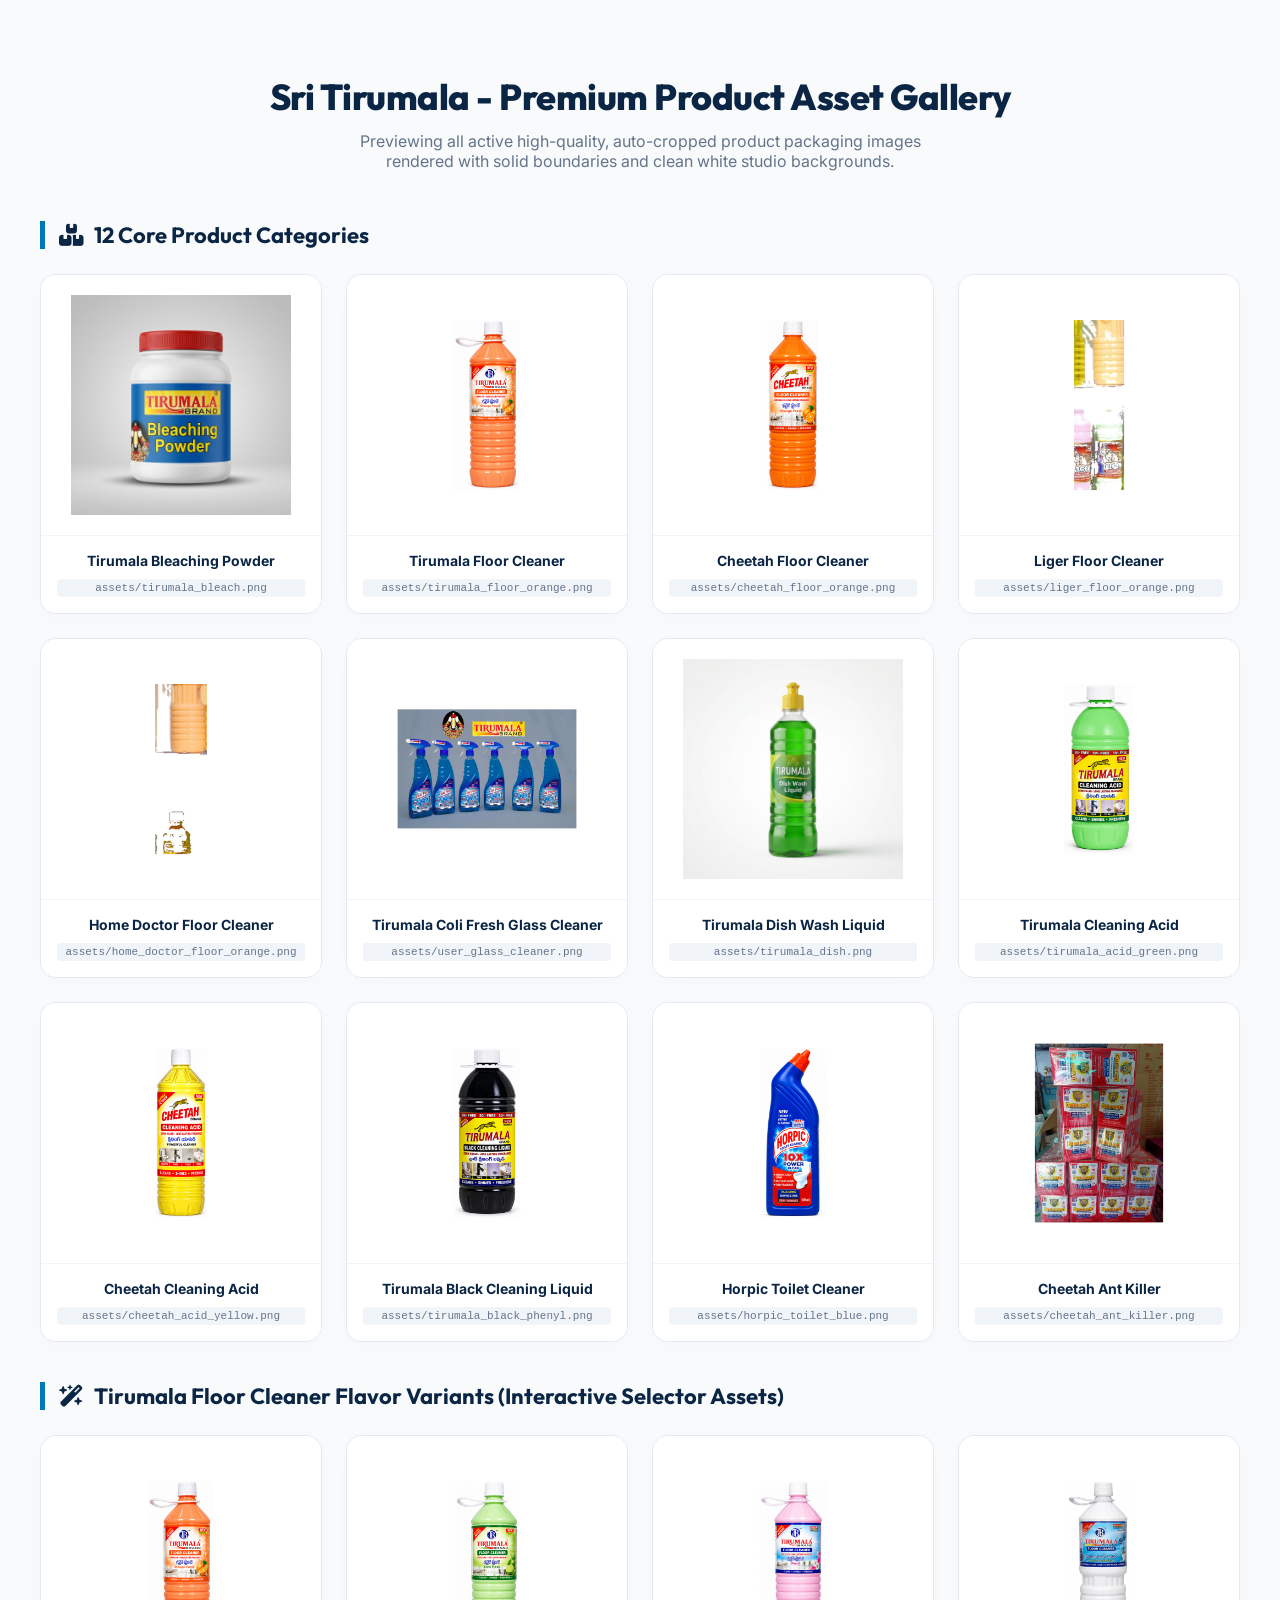
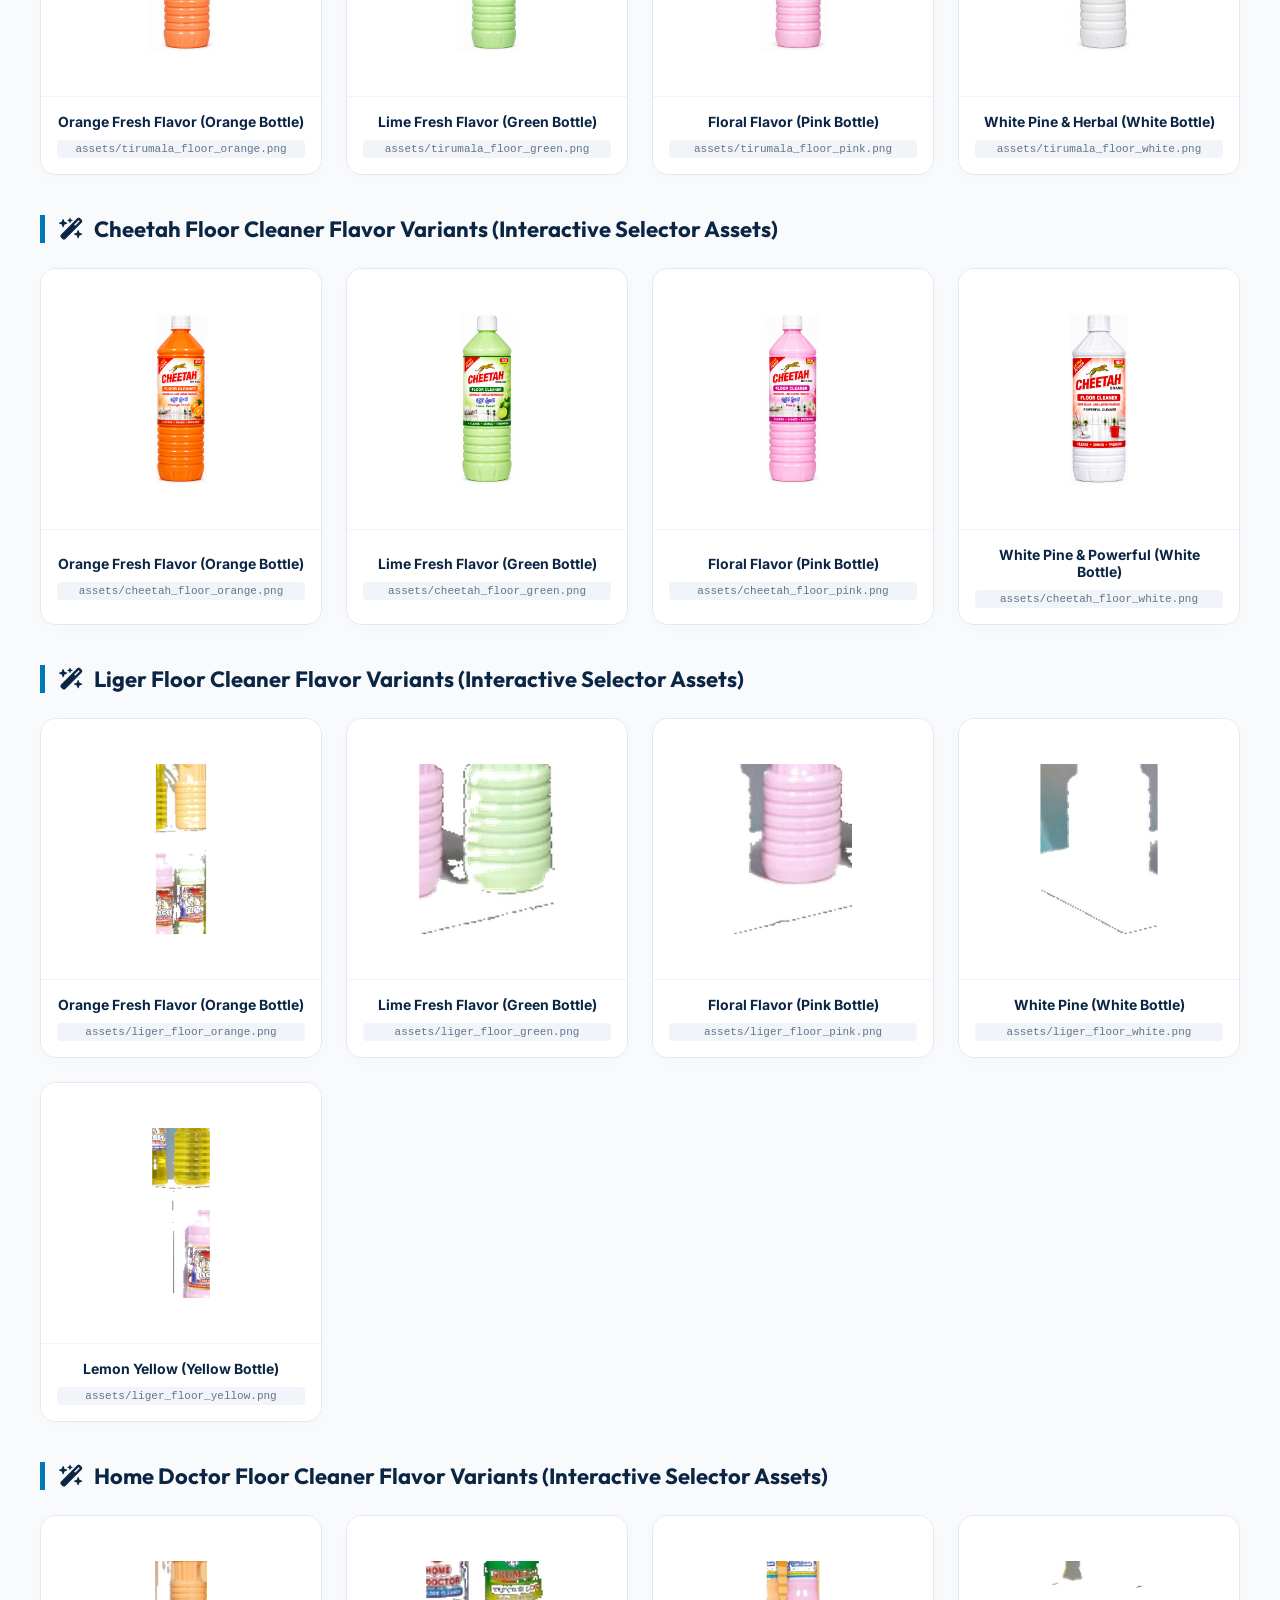
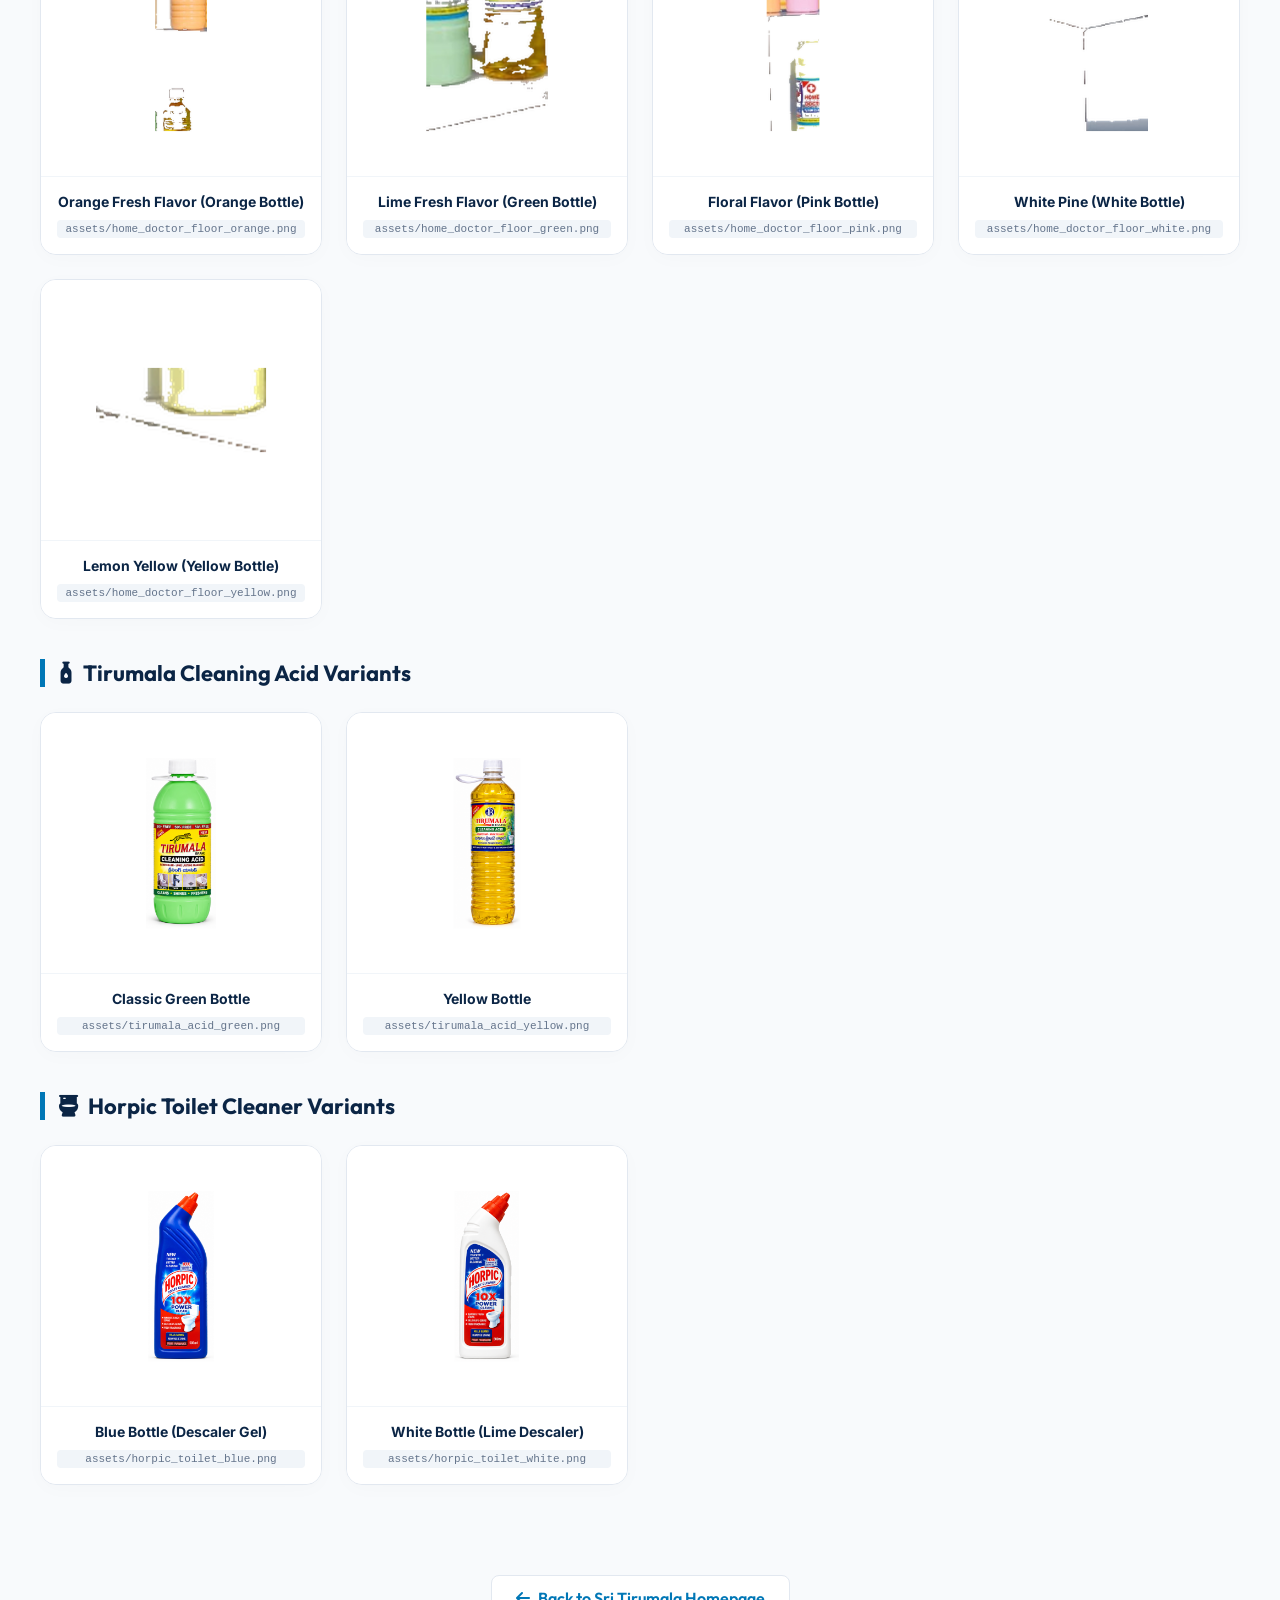
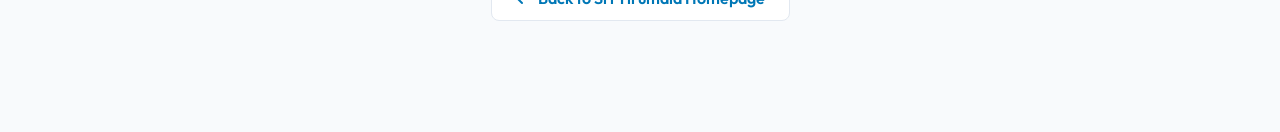
==== gallery.html @ 4f064d39 "Tirumala Chemical Industries" ====
<!DOCTYPE html>
<html lang="en">
<head>
    <meta charset="UTF-8">
    <meta name="viewport" content="width=device-width, initial-scale=1.0">
    <title>Sri Tirumala - Branded E-commerce Product Gallery</title>
    <link href="https://fonts.googleapis.com/css2?family=Outfit:wght@400;600;700;800&family=Inter:wght@400;500;600&display=swap" rel="stylesheet">
    <link rel="stylesheet" href="https://cdnjs.cloudflare.com/ajax/libs/font-awesome/6.4.0/css/all.min.css">
    <style>
        :root {
            --primary-dark: #071624;
            --primary-navy: #0b2545;
            --accent-blue: #0077b6;
            --accent-teal: #00b4d8;
            --bg-light-gray: #f8fafc;
            --text-dark: #0f172a;
            --text-muted: #64748b;
            --transition-smooth: all 0.3s cubic-bezier(0.4, 0, 0.2, 1);
        }
        
        body {
            font-family: 'Inter', sans-serif;
            background-color: var(--bg-light-gray);
            color: var(--text-dark);
            padding: 50px 20px;
            margin: 0;
        }
        
        .header {
            max-width: 1200px;
            margin: 0 auto 50px auto;
            text-align: center;
        }
        
        .header h1 {
            font-family: 'Outfit', sans-serif;
            color: var(--primary-navy);
            font-size: 36px;
            font-weight: 800;
            margin-bottom: 12px;
            letter-spacing: -0.5px;
        }
        
        .header p {
            color: var(--text-muted);
            font-size: 16px;
            max-width: 600px;
            margin: 0 auto;
        }
        
        .section-container {
            max-width: 1200px;
            margin: 40px auto;
        }
        
        .section-title {
            font-family: 'Outfit', sans-serif;
            font-size: 22px;
            font-weight: 700;
            color: var(--primary-navy);
            border-left: 5px solid var(--accent-blue);
            padding-left: 14px;
            margin-bottom: 25px;
            display: flex;
            align-items: center;
            gap: 10px;
        }
        
        .final-grid {
            display: grid;
            grid-template-columns: repeat(auto-fill, minmax(260px, 1fr));
            gap: 24px;
        }
        
        .final-card {
            background-color: #ffffff;
            border-radius: 16px;
            overflow: hidden;
            border: 1px solid #e2e8f0;
            box-shadow: 0 4px 20px rgba(15, 23, 42, 0.02);
            text-align: center;
            transition: var(--transition-smooth);
            display: flex;
            flex-direction: column;
        }
        
        .final-card:hover {
            transform: translateY(-5px);
            box-shadow: 0 12px 30px rgba(0, 119, 182, 0.08);
            border-color: rgba(0, 119, 182, 0.15);
        }
        
        .final-img-container {
            height: 220px;
            display: flex;
            justify-content: center;
            align-items: center;
            background-color: #ffffff;
            padding: 20px;
            position: relative;
        }
        
        .final-img-container img {
            max-height: 100%;
            max-width: 100%;
            object-fit: contain;
            transition: var(--transition-smooth);
        }
        
        .final-card:hover .final-img-container img {
            transform: scale(1.04);
        }
        
        .final-title {
            padding: 16px;
            font-size: 14px;
            font-weight: 700;
            background-color: #ffffff;
            border-top: 1px solid #f1f5f9;
            color: var(--primary-navy);
            flex-grow: 1;
            display: flex;
            flex-direction: column;
            justify-content: center;
            gap: 4px;
        }
        
        .final-title code {
            font-size: 11px;
            font-weight: 500;
            color: var(--text-muted);
            background-color: #f1f5f9;
            padding: 3px 8px;
            border-radius: 4px;
            word-break: break-all;
            margin-top: 6px;
            display: inline-block;
        }
        
        .back-link {
            display: inline-flex;
            align-items: center;
            gap: 8px;
            margin-top: 40px;
            color: var(--accent-blue);
            font-weight: 600;
            text-decoration: none;
            font-family: 'Outfit', sans-serif;
            transition: var(--transition-smooth);
            background-color: #ffffff;
            padding: 12px 24px;
            border-radius: 8px;
            border: 1.5px solid #e2e8f0;
        }
        
        .back-link:hover {
            color: #ffffff;
            background-color: var(--accent-blue);
            border-color: var(--accent-blue);
            transform: translateY(-2px);
            box-shadow: 0 4px 12px rgba(0, 119, 182, 0.15);
        }
    </style>
</head>
<body>
    <div class="header">
        <h1>Sri Tirumala - Premium Product Asset Gallery</h1>
        <p>Previewing all active high-quality, auto-cropped product packaging images rendered with solid boundaries and clean white studio backgrounds.</p>
    </div>

    <!-- 1. Core 12 Categories -->
    <div class="section-container">
        <div class="section-title"><i class="fa-solid fa-boxes-stacked"></i> 12 Core Product Categories</div>
        <div class="final-grid">
            <div class="final-card">
                <div class="final-img-container">
                    <img src="assets/tirumala_bleach.png" alt="Tirumala Bleaching Powder">
                </div>
                <div class="final-title">Tirumala Bleaching Powder<code>assets/tirumala_bleach.png</code></div>
            </div>
            <div class="final-card">
                <div class="final-img-container">
                    <img src="assets/tirumala_floor_orange.png" alt="Tirumala Floor Cleaner">
                </div>
                <div class="final-title">Tirumala Floor Cleaner<code>assets/tirumala_floor_orange.png</code></div>
            </div>
            <div class="final-card">
                <div class="final-img-container">
                    <img src="assets/cheetah_floor_orange.png" alt="Cheetah Floor Cleaner">
                </div>
                <div class="final-title">Cheetah Floor Cleaner<code>assets/cheetah_floor_orange.png</code></div>
            </div>
            <div class="final-card">
                <div class="final-img-container">
                    <img src="assets/liger_floor_orange.png" alt="Liger Floor Cleaner">
                </div>
                <div class="final-title">Liger Floor Cleaner<code>assets/liger_floor_orange.png</code></div>
            </div>
            <div class="final-card">
                <div class="final-img-container">
                    <img src="assets/home_doctor_floor_orange.png" alt="Home Doctor Floor Cleaner">
                </div>
                <div class="final-title">Home Doctor Floor Cleaner<code>assets/home_doctor_floor_orange.png</code></div>
            </div>
            <div class="final-card">
                <div class="final-img-container">
                    <img src="assets/user_glass_cleaner.png" alt="Tirumala Coli Fresh Glass Cleaner">
                </div>
                <div class="final-title">Tirumala Coli Fresh Glass Cleaner<code>assets/user_glass_cleaner.png</code></div>
            </div>
            <div class="final-card">
                <div class="final-img-container">
                    <img src="assets/tirumala_dish.png" alt="Tirumala Dish Wash Liquid">
                </div>
                <div class="final-title">Tirumala Dish Wash Liquid<code>assets/tirumala_dish.png</code></div>
            </div>
            <div class="final-card">
                <div class="final-img-container">
                    <img src="assets/tirumala_acid_green.png" alt="Tirumala Cleaning Acid">
                </div>
                <div class="final-title">Tirumala Cleaning Acid<code>assets/tirumala_acid_green.png</code></div>
            </div>
            <div class="final-card">
                <div class="final-img-container">
                    <img src="assets/cheetah_acid_yellow.png" alt="Cheetah Cleaning Acid">
                </div>
                <div class="final-title">Cheetah Cleaning Acid<code>assets/cheetah_acid_yellow.png</code></div>
            </div>
            <div class="final-card">
                <div class="final-img-container">
                    <img src="assets/tirumala_black_phenyl.png" alt="Tirumala Black Cleaning Liquid">
                </div>
                <div class="final-title">Tirumala Black Cleaning Liquid<code>assets/tirumala_black_phenyl.png</code></div>
            </div>
            <div class="final-card">
                <div class="final-img-container">
                    <img src="assets/horpic_toilet_blue.png" alt="Horpic Toilet Cleaner">
                </div>
                <div class="final-title">Horpic Toilet Cleaner<code>assets/horpic_toilet_blue.png</code></div>
            </div>
            <div class="final-card">
                <div class="final-img-container">
                    <img src="assets/cheetah_ant_killer.png" alt="Cheetah Ant Killer">
                </div>
                <div class="final-title">Cheetah Ant Killer<code>assets/cheetah_ant_killer.png</code></div>
            </div>
        </div>
    </div>

    <!-- 2. Tirumala Floor Cleaner Variants -->
    <div class="section-container">
        <div class="section-title"><i class="fa-solid fa-wand-magic-sparkles"></i> Tirumala Floor Cleaner Flavor Variants (Interactive Selector Assets)</div>
        <div class="final-grid">
            <div class="final-card">
                <div class="final-img-container">
                    <img src="assets/tirumala_floor_orange.png" alt="Orange Fresh">
                </div>
                <div class="final-title">Orange Fresh Flavor (Orange Bottle)<code>assets/tirumala_floor_orange.png</code></div>
            </div>
            <div class="final-card">
                <div class="final-img-container">
                    <img src="assets/tirumala_floor_green.png" alt="Lime Fresh">
                </div>
                <div class="final-title">Lime Fresh Flavor (Green Bottle)<code>assets/tirumala_floor_green.png</code></div>
            </div>
            <div class="final-card">
                <div class="final-img-container">
                    <img src="assets/tirumala_floor_pink.png" alt="Floral">
                </div>
                <div class="final-title">Floral Flavor (Pink Bottle)<code>assets/tirumala_floor_pink.png</code></div>
            </div>
            <div class="final-card">
                <div class="final-img-container">
                    <img src="assets/tirumala_floor_white.png" alt="White (Herbal)">
                </div>
                <div class="final-title">White Pine & Herbal (White Bottle)<code>assets/tirumala_floor_white.png</code></div>
            </div>
        </div>
    </div>

    <!-- 3. Cheetah Floor Cleaner Variants -->
    <div class="section-container">
        <div class="section-title"><i class="fa-solid fa-wand-magic-sparkles"></i> Cheetah Floor Cleaner Flavor Variants (Interactive Selector Assets)</div>
        <div class="final-grid">
            <div class="final-card">
                <div class="final-img-container">
                    <img src="assets/cheetah_floor_orange.png" alt="Orange Fresh">
                </div>
                <div class="final-title">Orange Fresh Flavor (Orange Bottle)<code>assets/cheetah_floor_orange.png</code></div>
            </div>
            <div class="final-card">
                <div class="final-img-container">
                    <img src="assets/cheetah_floor_green.png" alt="Lime Fresh">
                </div>
                <div class="final-title">Lime Fresh Flavor (Green Bottle)<code>assets/cheetah_floor_green.png</code></div>
            </div>
            <div class="final-card">
                <div class="final-img-container">
                    <img src="assets/cheetah_floor_pink.png" alt="Floral">
                </div>
                <div class="final-title">Floral Flavor (Pink Bottle)<code>assets/cheetah_floor_pink.png</code></div>
            </div>
            <div class="final-card">
                <div class="final-img-container">
                    <img src="assets/cheetah_floor_white.png" alt="White (Powerful)">
                </div>
                <div class="final-title">White Pine & Powerful (White Bottle)<code>assets/cheetah_floor_white.png</code></div>
            </div>
        </div>
    </div>

    <!-- 4. Liger Floor Cleaner Variants -->
    <div class="section-container">
        <div class="section-title"><i class="fa-solid fa-wand-magic-sparkles"></i> Liger Floor Cleaner Flavor Variants (Interactive Selector Assets)</div>
        <div class="final-grid">
            <div class="final-card">
                <div class="final-img-container">
                    <img src="assets/liger_floor_orange.png" alt="Orange Fresh">
                </div>
                <div class="final-title">Orange Fresh Flavor (Orange Bottle)<code>assets/liger_floor_orange.png</code></div>
            </div>
            <div class="final-card">
                <div class="final-img-container">
                    <img src="assets/liger_floor_green.png" alt="Lime Fresh">
                </div>
                <div class="final-title">Lime Fresh Flavor (Green Bottle)<code>assets/liger_floor_green.png</code></div>
            </div>
            <div class="final-card">
                <div class="final-img-container">
                    <img src="assets/liger_floor_pink.png" alt="Floral">
                </div>
                <div class="final-title">Floral Flavor (Pink Bottle)<code>assets/liger_floor_pink.png</code></div>
            </div>
            <div class="final-card">
                <div class="final-img-container">
                    <img src="assets/liger_floor_white.png" alt="White (Pine)">
                </div>
                <div class="final-title">White Pine (White Bottle)<code>assets/liger_floor_white.png</code></div>
            </div>
            <div class="final-card">
                <div class="final-img-container">
                    <img src="assets/liger_floor_yellow.png" alt="Lemon Yellow">
                </div>
                <div class="final-title">Lemon Yellow (Yellow Bottle)<code>assets/liger_floor_yellow.png</code></div>
            </div>
        </div>
    </div>

    <!-- 5. Home Doctor Floor Cleaner Variants -->
    <div class="section-container">
        <div class="section-title"><i class="fa-solid fa-wand-magic-sparkles"></i> Home Doctor Floor Cleaner Flavor Variants (Interactive Selector Assets)</div>
        <div class="final-grid">
            <div class="final-card">
                <div class="final-img-container">
                    <img src="assets/home_doctor_floor_orange.png" alt="Orange Fresh">
                </div>
                <div class="final-title">Orange Fresh Flavor (Orange Bottle)<code>assets/home_doctor_floor_orange.png</code></div>
            </div>
            <div class="final-card">
                <div class="final-img-container">
                    <img src="assets/home_doctor_floor_green.png" alt="Lime Fresh">
                </div>
                <div class="final-title">Lime Fresh Flavor (Green Bottle)<code>assets/home_doctor_floor_green.png</code></div>
            </div>
            <div class="final-card">
                <div class="final-img-container">
                    <img src="assets/home_doctor_floor_pink.png" alt="Floral">
                </div>
                <div class="final-title">Floral Flavor (Pink Bottle)<code>assets/home_doctor_floor_pink.png</code></div>
            </div>
            <div class="final-card">
                <div class="final-img-container">
                    <img src="assets/home_doctor_floor_white.png" alt="White (Pine)">
                </div>
                <div class="final-title">White Pine (White Bottle)<code>assets/home_doctor_floor_white.png</code></div>
            </div>
            <div class="final-card">
                <div class="final-img-container">
                    <img src="assets/home_doctor_floor_yellow.png" alt="Lemon Yellow">
                </div>
                <div class="final-title">Lemon Yellow (Yellow Bottle)<code>assets/home_doctor_floor_yellow.png</code></div>
            </div>
        </div>
    </div>

    <!-- 6. Tirumala Cleaning Acid Variants -->
    <div class="section-container">
        <div class="section-title"><i class="fa-solid fa-bottle-droplet"></i> Tirumala Cleaning Acid Variants</div>
        <div class="final-grid">
            <div class="final-card">
                <div class="final-img-container">
                    <img src="assets/tirumala_acid_green.png" alt="Tirumala Cleaning Acid Green">
                </div>
                <div class="final-title">Classic Green Bottle<code>assets/tirumala_acid_green.png</code></div>
            </div>
            <div class="final-card">
                <div class="final-img-container">
                    <img src="assets/tirumala_acid_yellow.png" alt="Tirumala Cleaning Acid Yellow">
                </div>
                <div class="final-title">Yellow Bottle<code>assets/tirumala_acid_yellow.png</code></div>
            </div>
        </div>
    </div>

    <!-- 7. Horpic Toilet Cleaner Variants -->
    <div class="section-container">
        <div class="section-title"><i class="fa-solid fa-toilet"></i> Horpic Toilet Cleaner Variants</div>
        <div class="final-grid">
            <div class="final-card">
                <div class="final-img-container">
                    <img src="assets/horpic_toilet_blue.png" alt="Horpic Toilet Cleaner Blue">
                </div>
                <div class="final-title">Blue Bottle (Descaler Gel)<code>assets/horpic_toilet_blue.png</code></div>
            </div>
            <div class="final-card">
                <div class="final-img-container">
                    <img src="assets/horpic_toilet_white.png" alt="Horpic Toilet Cleaner White">
                </div>
                <div class="final-title">White Bottle (Lime Descaler)<code>assets/horpic_toilet_white.png</code></div>
            </div>
        </div>
    </div>

    <div style="text-align: center; margin-top: 50px; padding-bottom: 50px;">
        <a href="index.html" class="back-link"><i class="fa-solid fa-arrow-left"></i> Back to Sri Tirumala Homepage</a>
    </div>
</body>
</html>
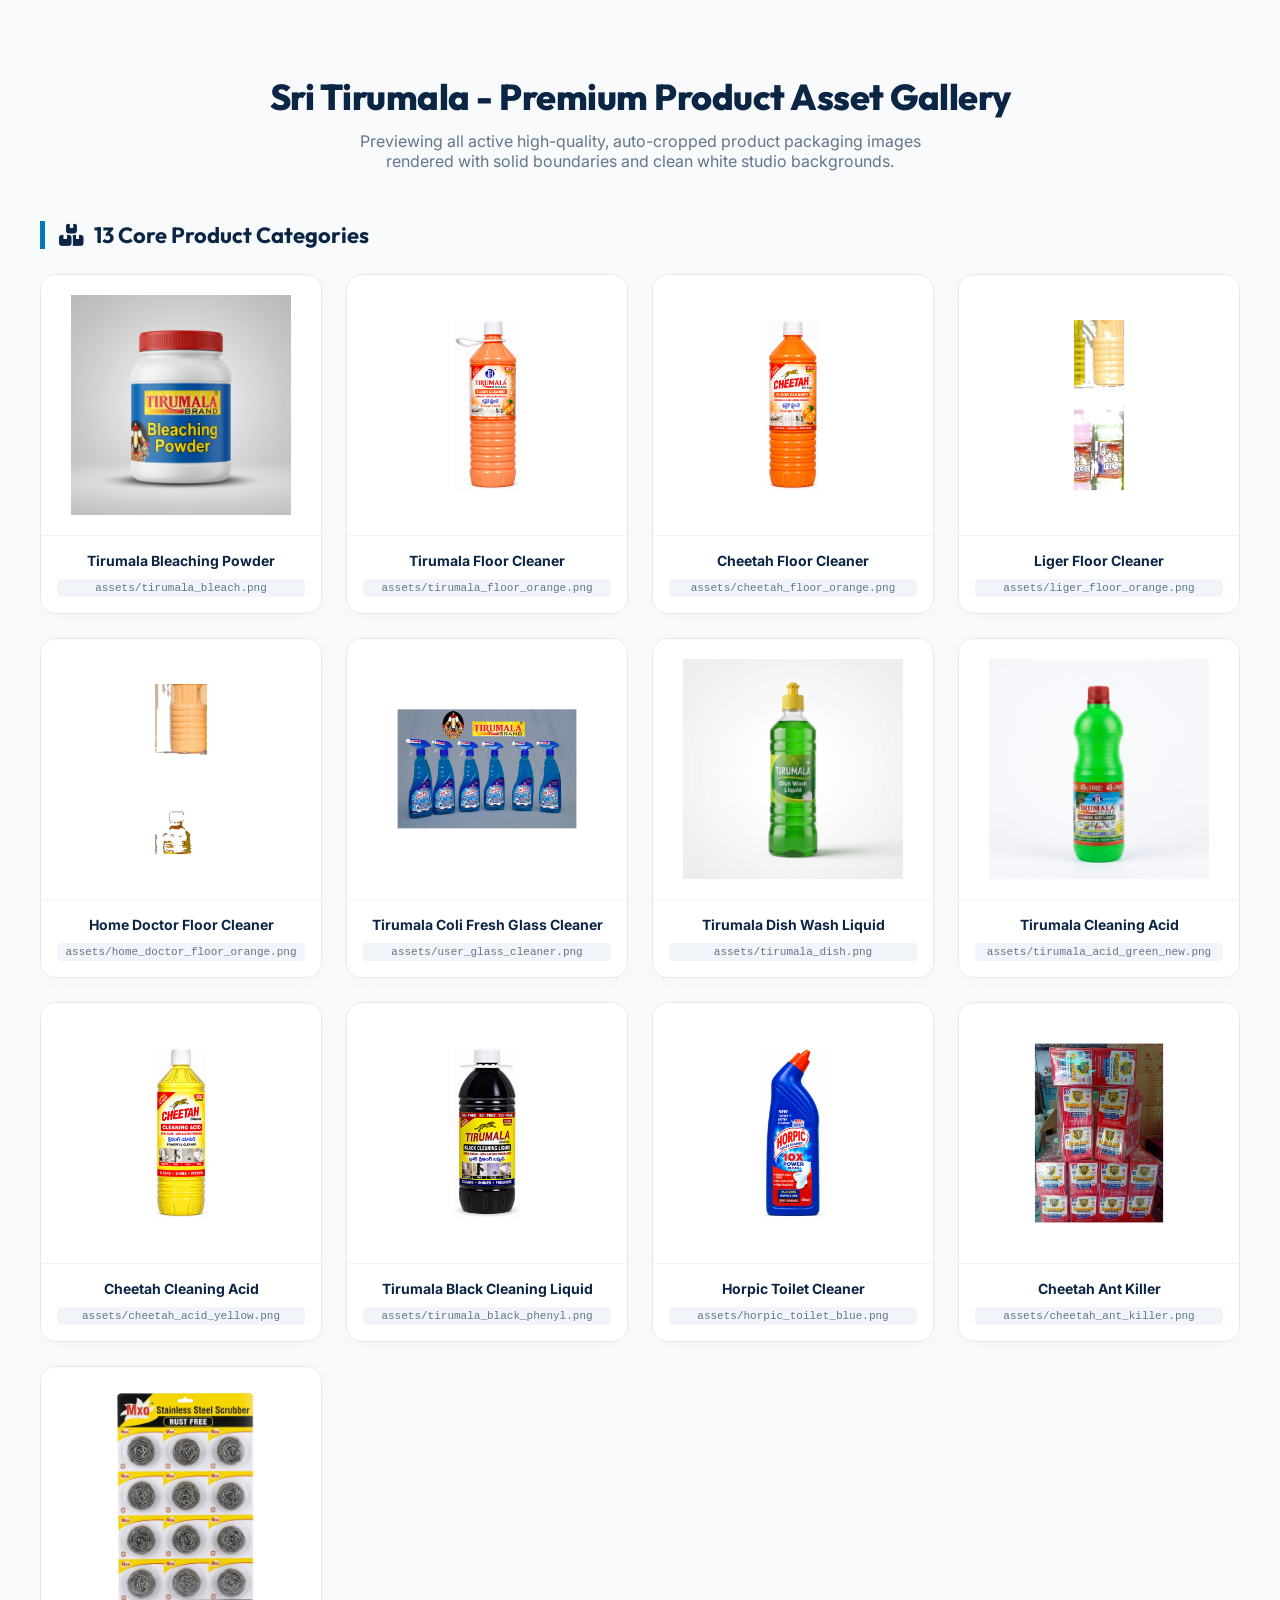
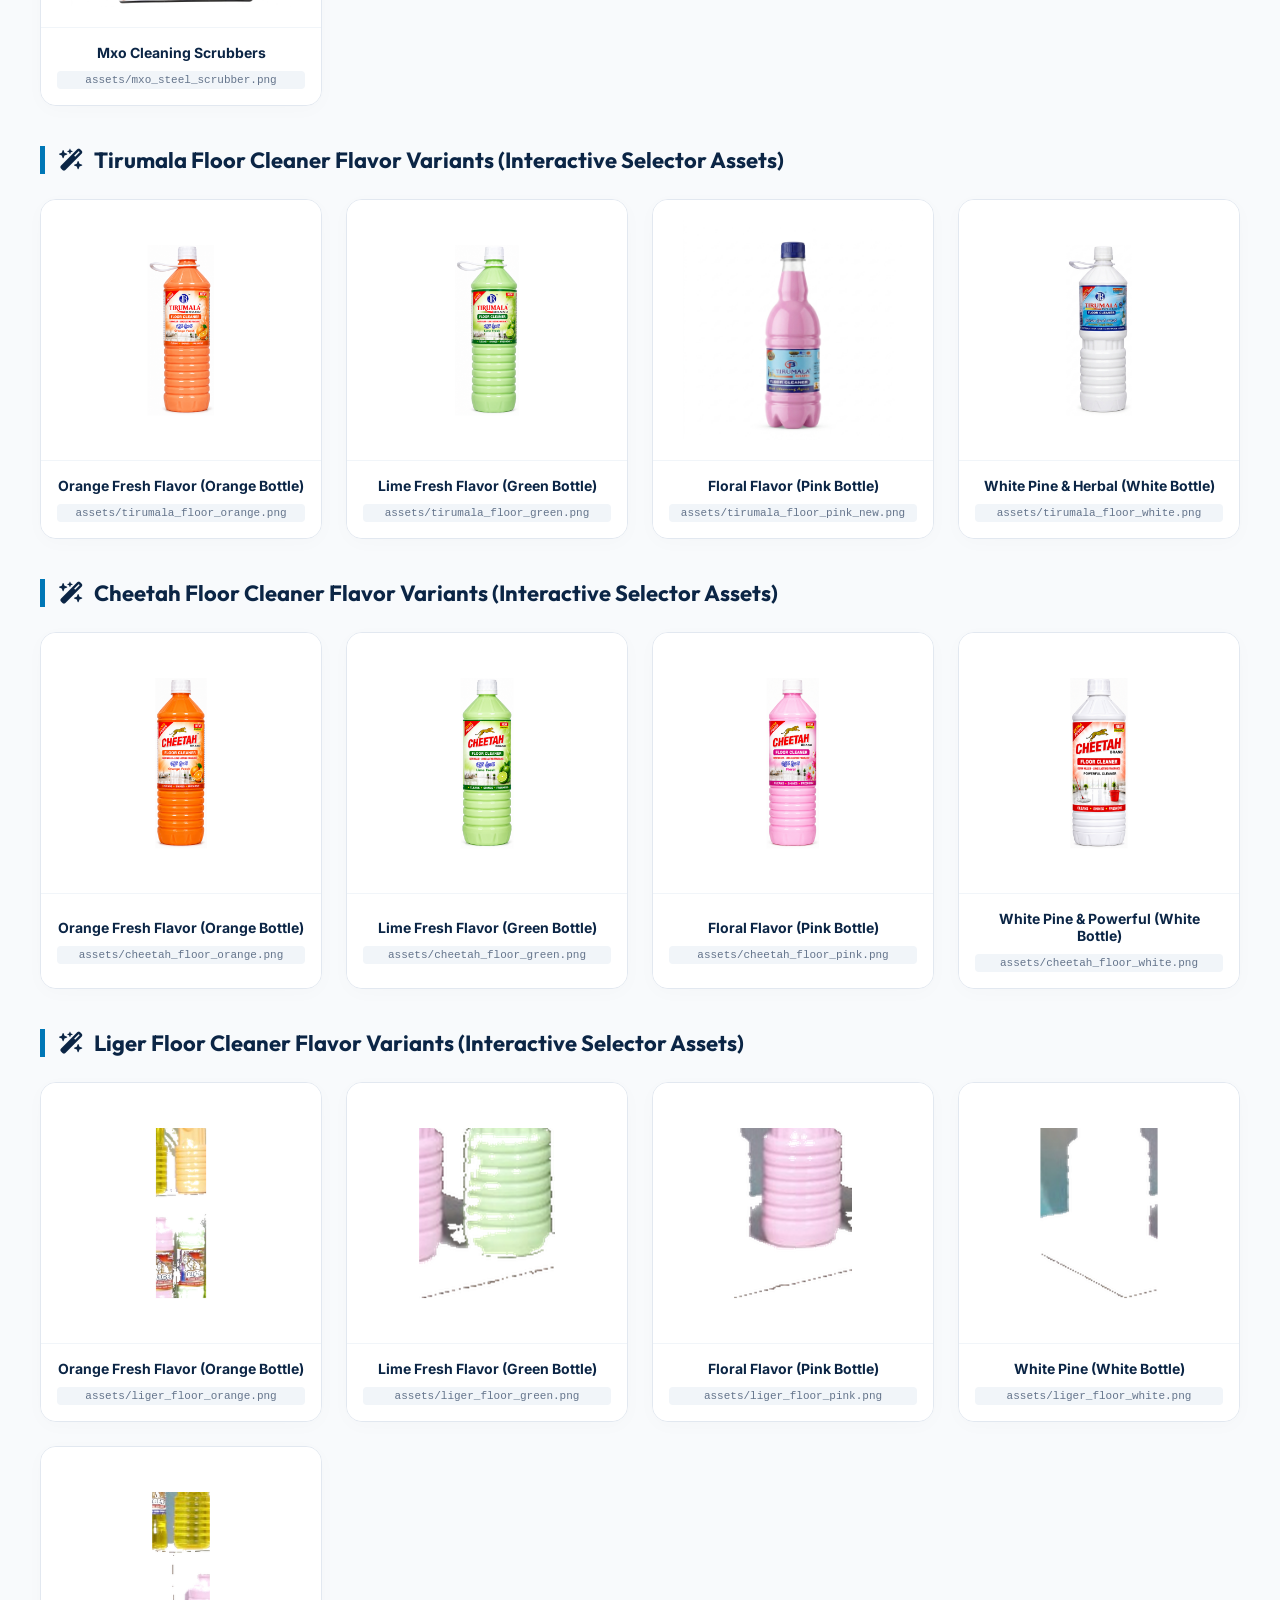
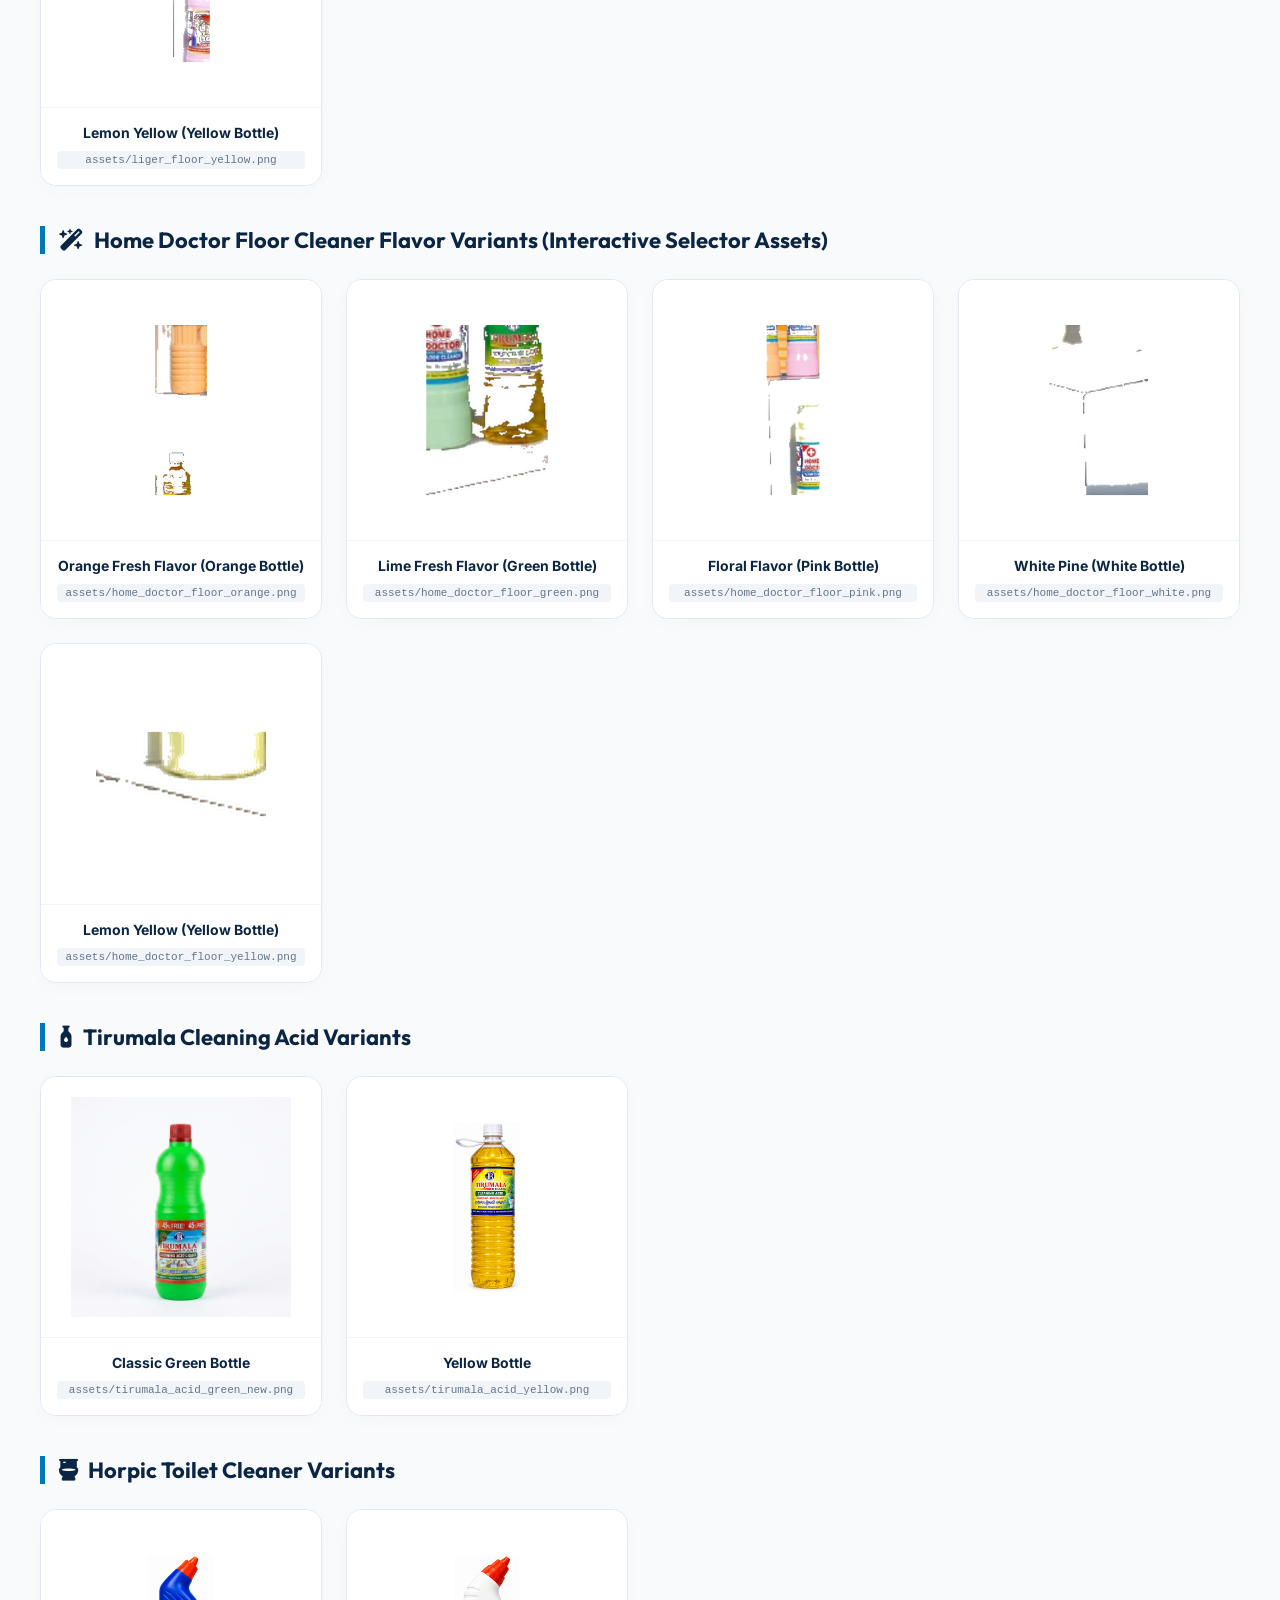
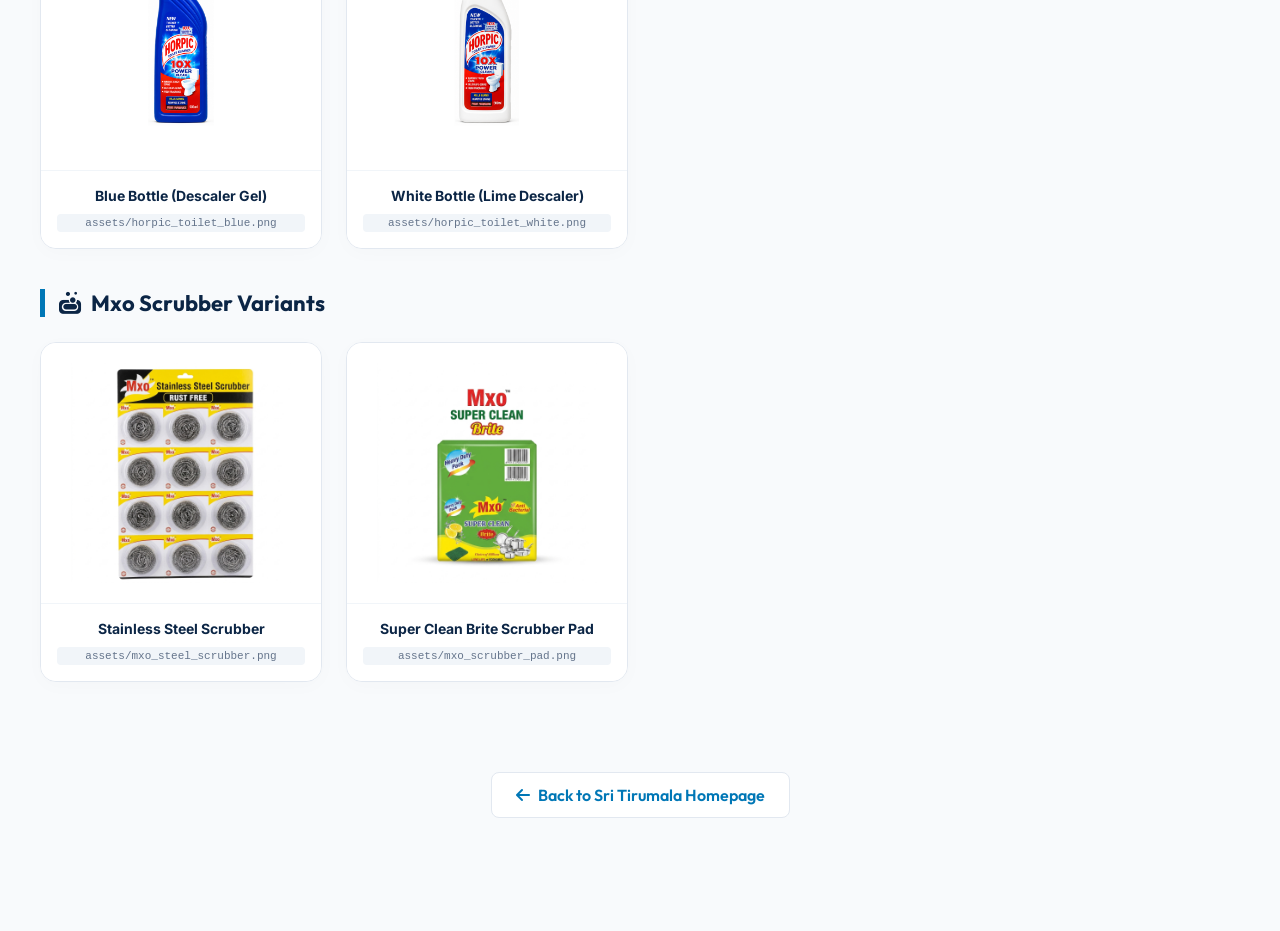
==== commit 3117d3e2: "feat: add Mxo scrubbers and update floor cleaner and cleaning acid photos" ====
--- a/gallery.html
+++ b/gallery.html
@@ -168,9 +168,9 @@
         <p>Previewing all active high-quality, auto-cropped product packaging images rendered with solid boundaries and clean white studio backgrounds.</p>
     </div>
 
-    <!-- 1. Core 12 Categories -->
-    <div class="section-container">
-        <div class="section-title"><i class="fa-solid fa-boxes-stacked"></i> 12 Core Product Categories</div>
+    <!-- 1. Core 13 Categories -->
+    <div class="section-container">
+        <div class="section-title"><i class="fa-solid fa-boxes-stacked"></i> 13 Core Product Categories</div>
         <div class="final-grid">
             <div class="final-card">
                 <div class="final-img-container">
@@ -216,9 +216,9 @@
             </div>
             <div class="final-card">
                 <div class="final-img-container">
-                    <img src="assets/tirumala_acid_green.png" alt="Tirumala Cleaning Acid">
-                </div>
-                <div class="final-title">Tirumala Cleaning Acid<code>assets/tirumala_acid_green.png</code></div>
+                    <img src="assets/tirumala_acid_green_new.png" alt="Tirumala Cleaning Acid">
+                </div>
+                <div class="final-title">Tirumala Cleaning Acid<code>assets/tirumala_acid_green_new.png</code></div>
             </div>
             <div class="final-card">
                 <div class="final-img-container">
@@ -244,6 +244,12 @@
                 </div>
                 <div class="final-title">Cheetah Ant Killer<code>assets/cheetah_ant_killer.png</code></div>
             </div>
+            <div class="final-card">
+                <div class="final-img-container">
+                    <img src="assets/mxo_steel_scrubber.png" alt="Mxo Cleaning Scrubbers">
+                </div>
+                <div class="final-title">Mxo Cleaning Scrubbers<code>assets/mxo_steel_scrubber.png</code></div>
+            </div>
         </div>
     </div>
 
@@ -265,9 +271,9 @@
             </div>
             <div class="final-card">
                 <div class="final-img-container">
-                    <img src="assets/tirumala_floor_pink.png" alt="Floral">
-                </div>
-                <div class="final-title">Floral Flavor (Pink Bottle)<code>assets/tirumala_floor_pink.png</code></div>
+                    <img src="assets/tirumala_floor_pink_new.png" alt="Floral">
+                </div>
+                <div class="final-title">Floral Flavor (Pink Bottle)<code>assets/tirumala_floor_pink_new.png</code></div>
             </div>
             <div class="final-card">
                 <div class="final-img-container">
@@ -389,9 +395,9 @@
         <div class="final-grid">
             <div class="final-card">
                 <div class="final-img-container">
-                    <img src="assets/tirumala_acid_green.png" alt="Tirumala Cleaning Acid Green">
-                </div>
-                <div class="final-title">Classic Green Bottle<code>assets/tirumala_acid_green.png</code></div>
+                    <img src="assets/tirumala_acid_green_new.png" alt="Tirumala Cleaning Acid Green">
+                </div>
+                <div class="final-title">Classic Green Bottle<code>assets/tirumala_acid_green_new.png</code></div>
             </div>
             <div class="final-card">
                 <div class="final-img-container">
@@ -417,6 +423,25 @@
                     <img src="assets/horpic_toilet_white.png" alt="Horpic Toilet Cleaner White">
                 </div>
                 <div class="final-title">White Bottle (Lime Descaler)<code>assets/horpic_toilet_white.png</code></div>
+            </div>
+        </div>
+    </div>
+
+    <!-- 8. Mxo Scrubber Variants -->
+    <div class="section-container">
+        <div class="section-title"><i class="fa-solid fa-soap"></i> Mxo Scrubber Variants</div>
+        <div class="final-grid">
+            <div class="final-card">
+                <div class="final-img-container">
+                    <img src="assets/mxo_steel_scrubber.png" alt="Mxo Stainless Steel Scrubber">
+                </div>
+                <div class="final-title">Stainless Steel Scrubber<code>assets/mxo_steel_scrubber.png</code></div>
+            </div>
+            <div class="final-card">
+                <div class="final-img-container">
+                    <img src="assets/mxo_scrubber_pad.png" alt="Mxo Super Clean Brite Scrubber Pad">
+                </div>
+                <div class="final-title">Super Clean Brite Scrubber Pad<code>assets/mxo_scrubber_pad.png</code></div>
             </div>
         </div>
     </div>
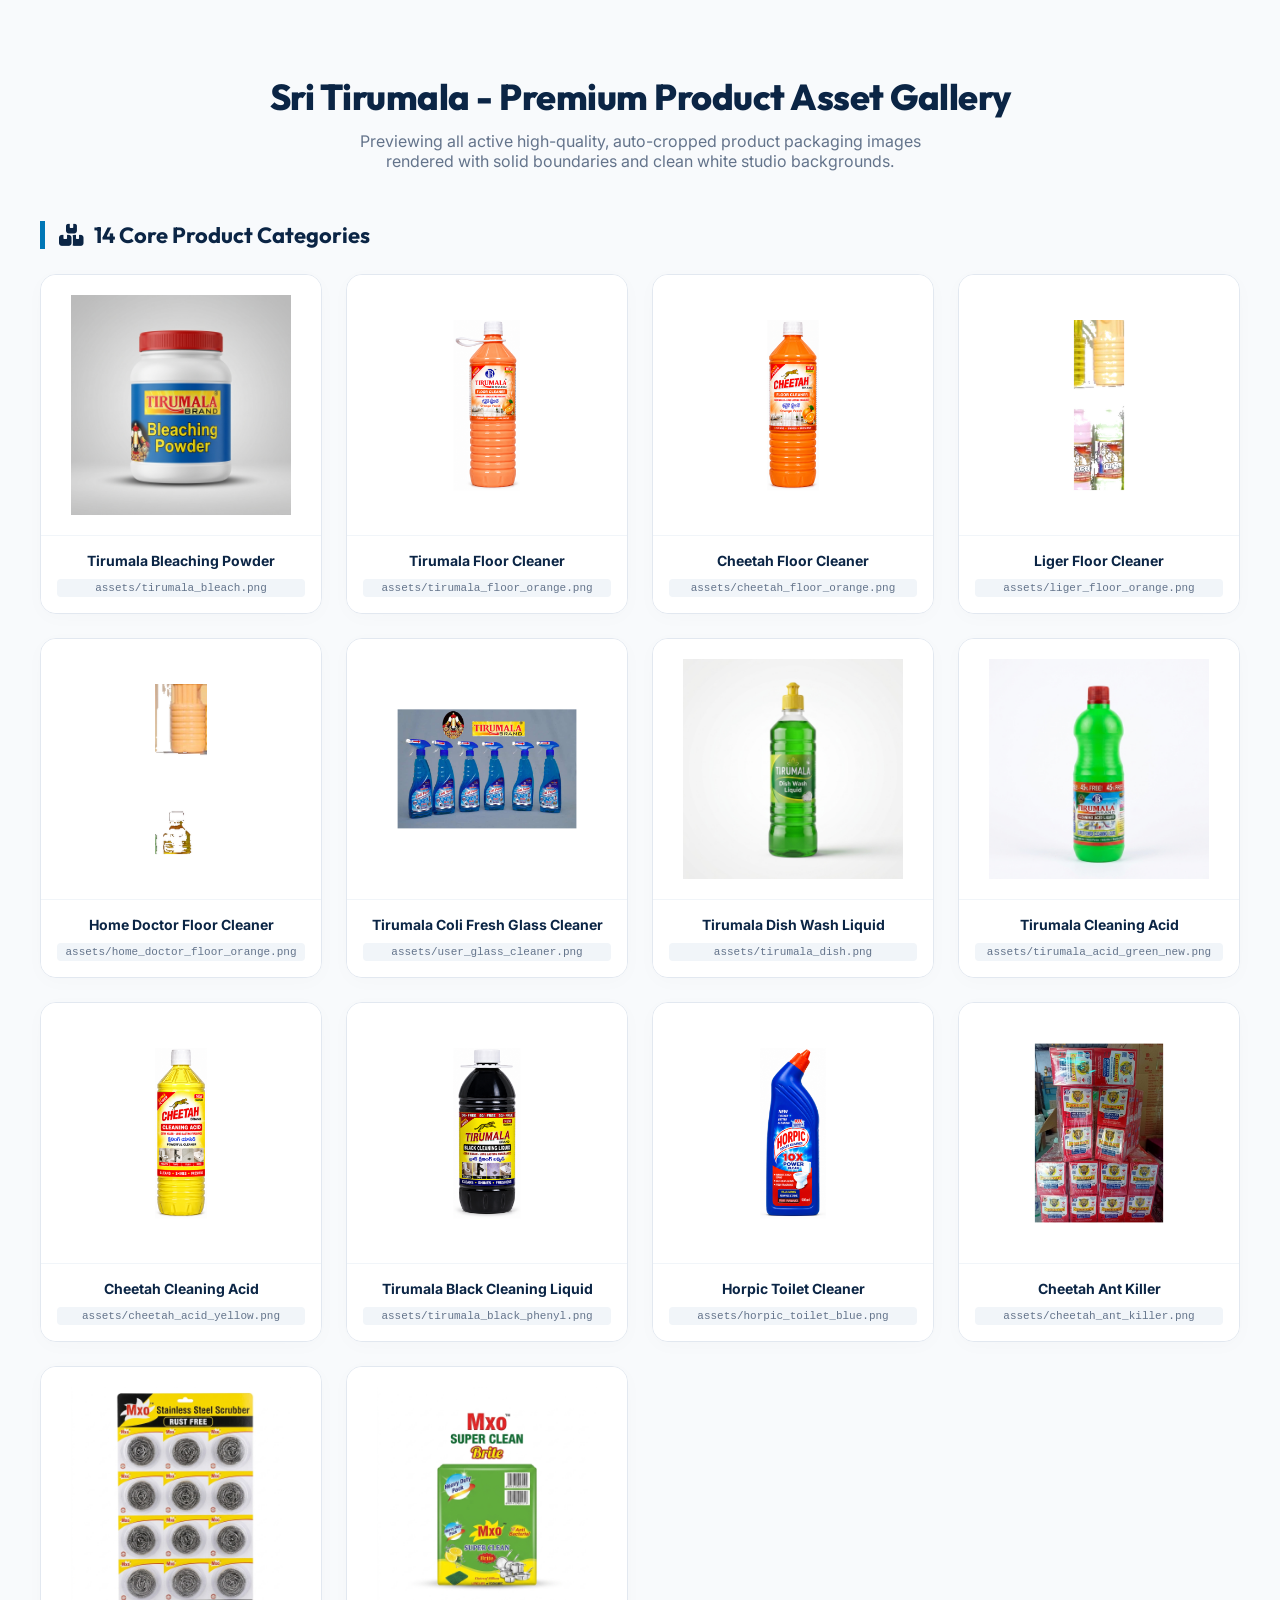
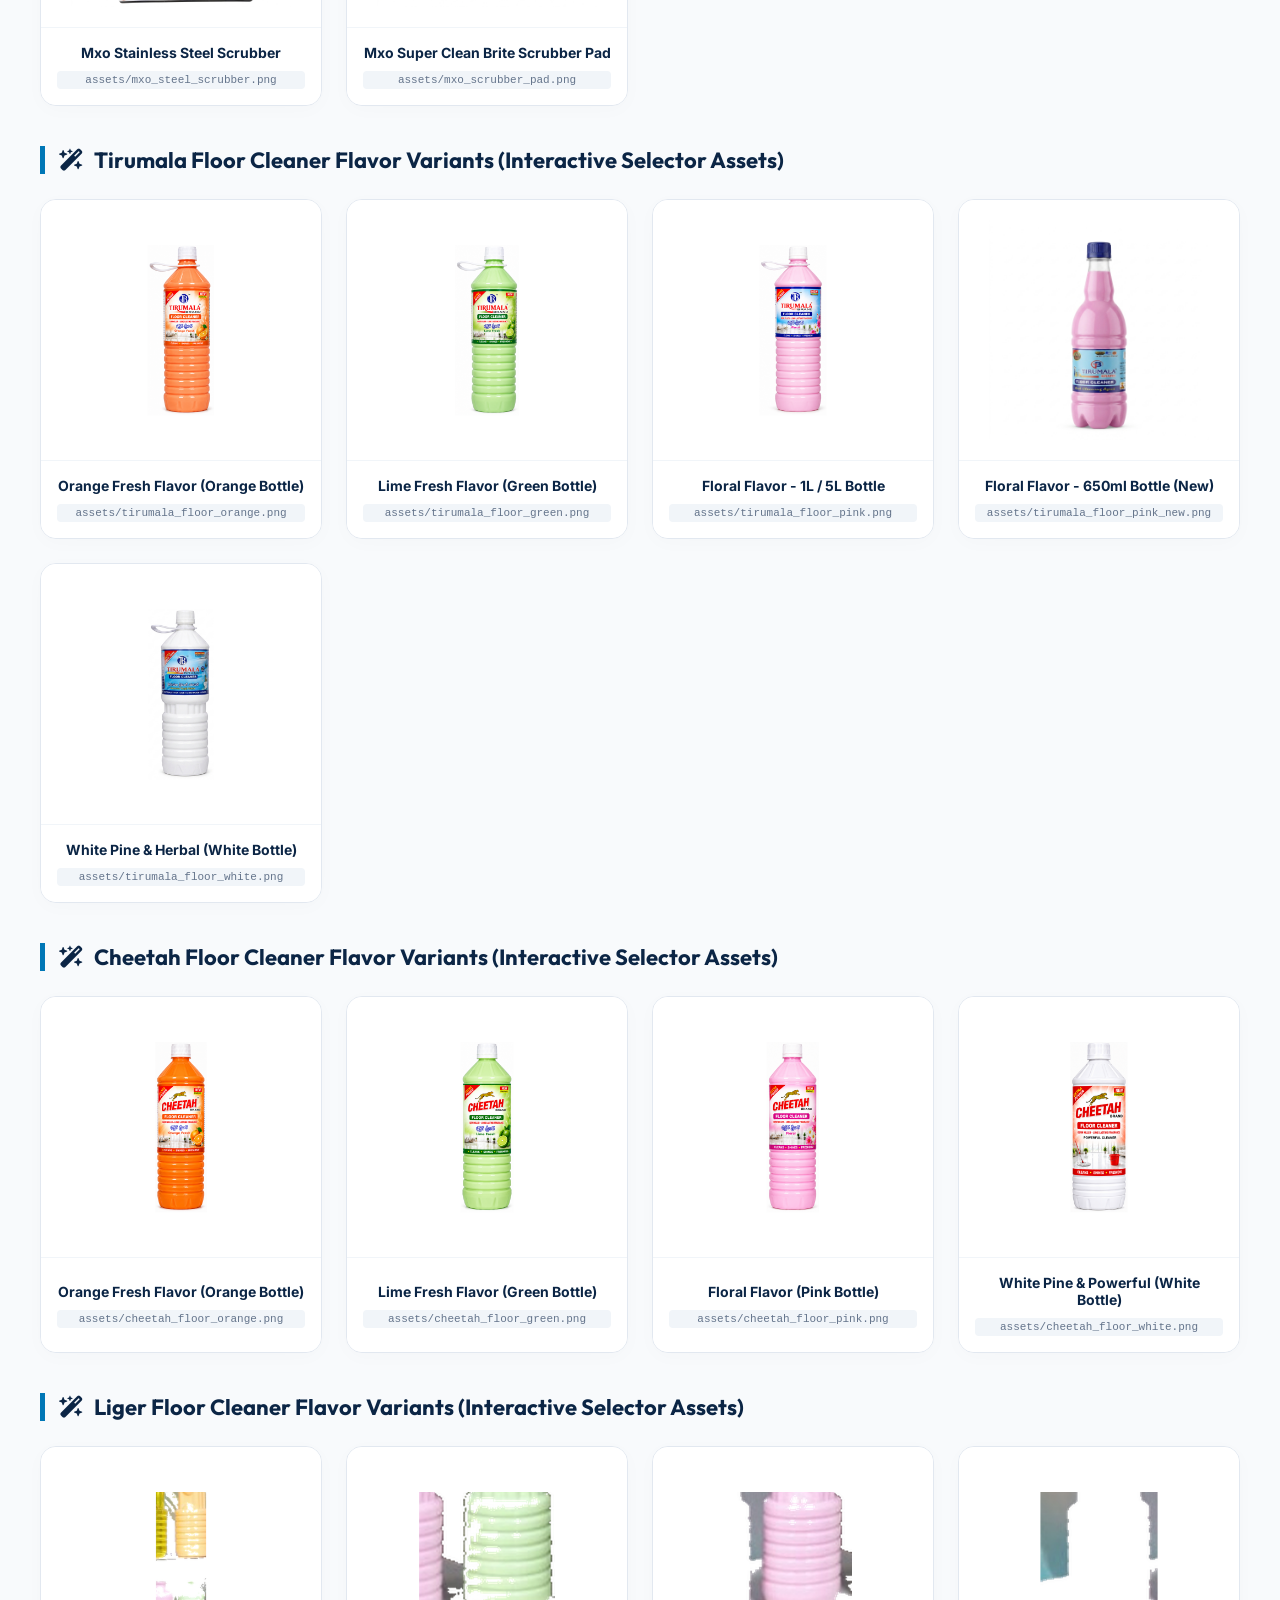
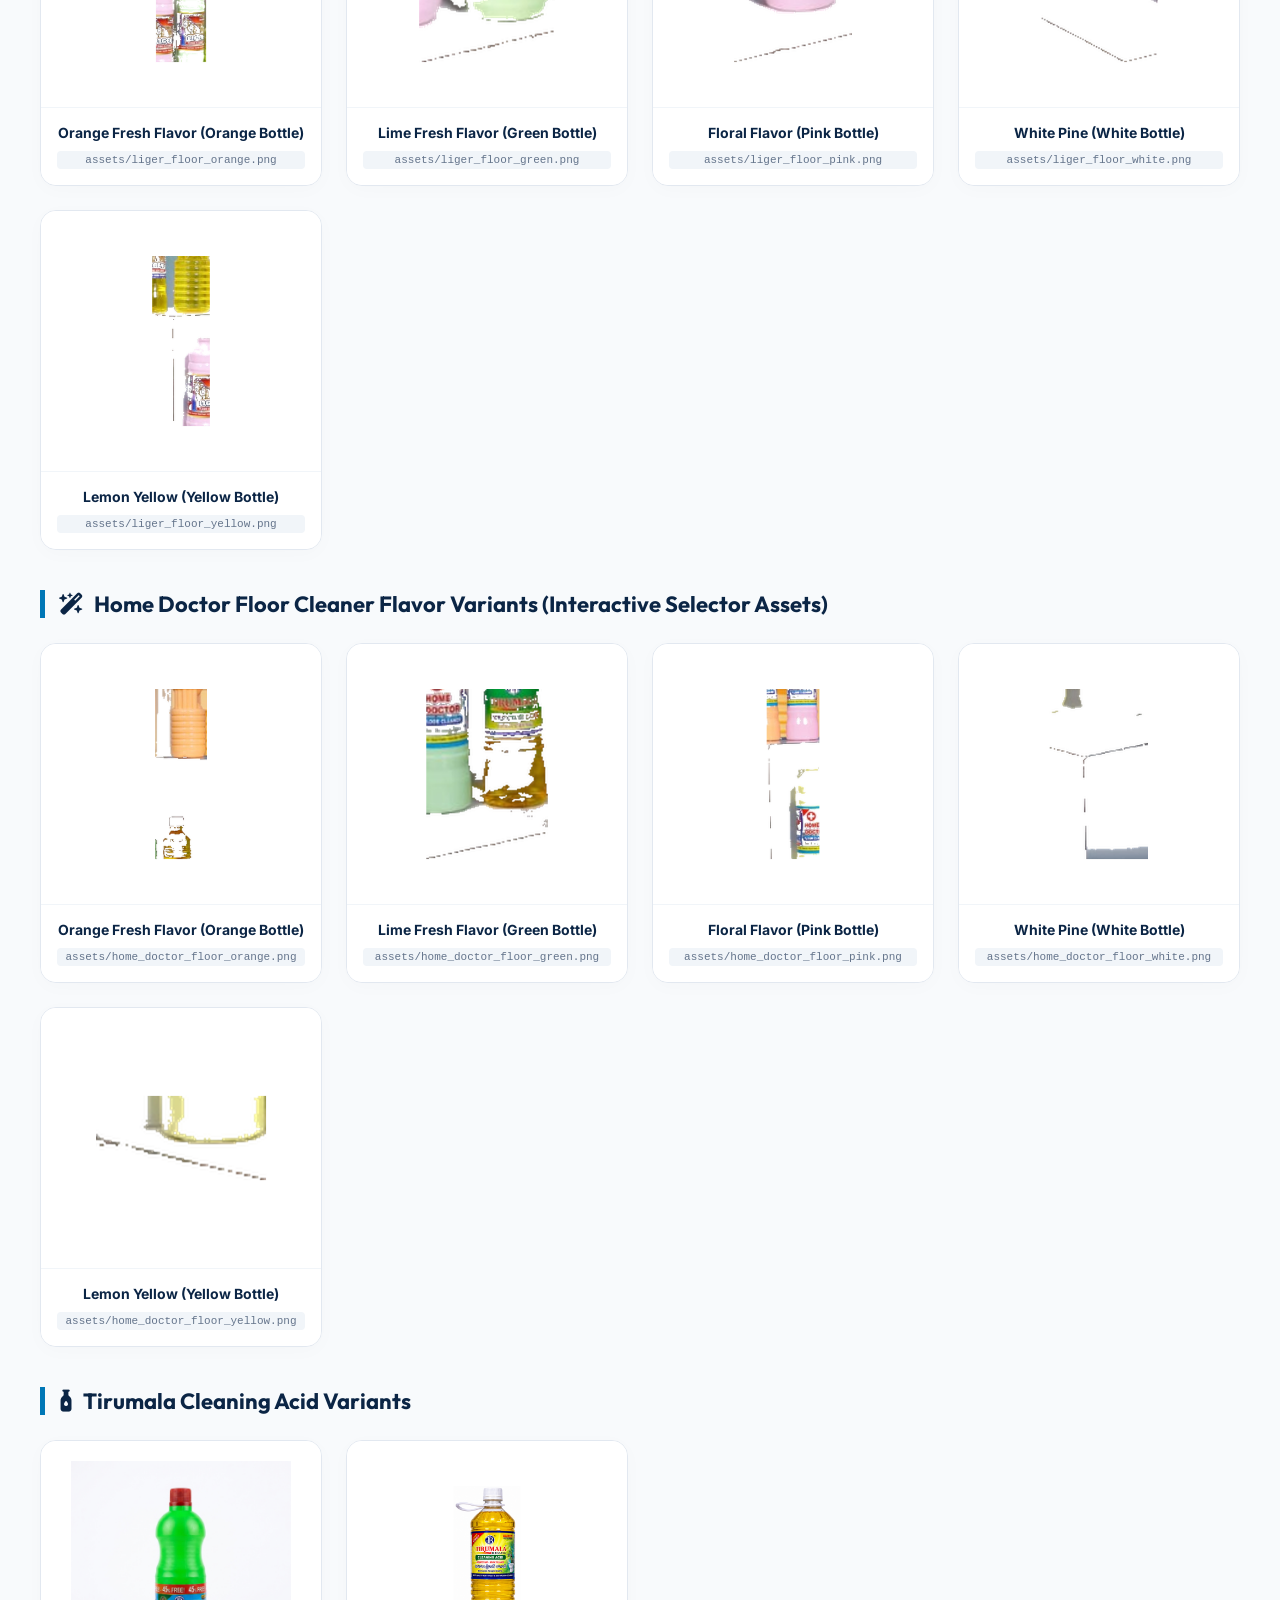
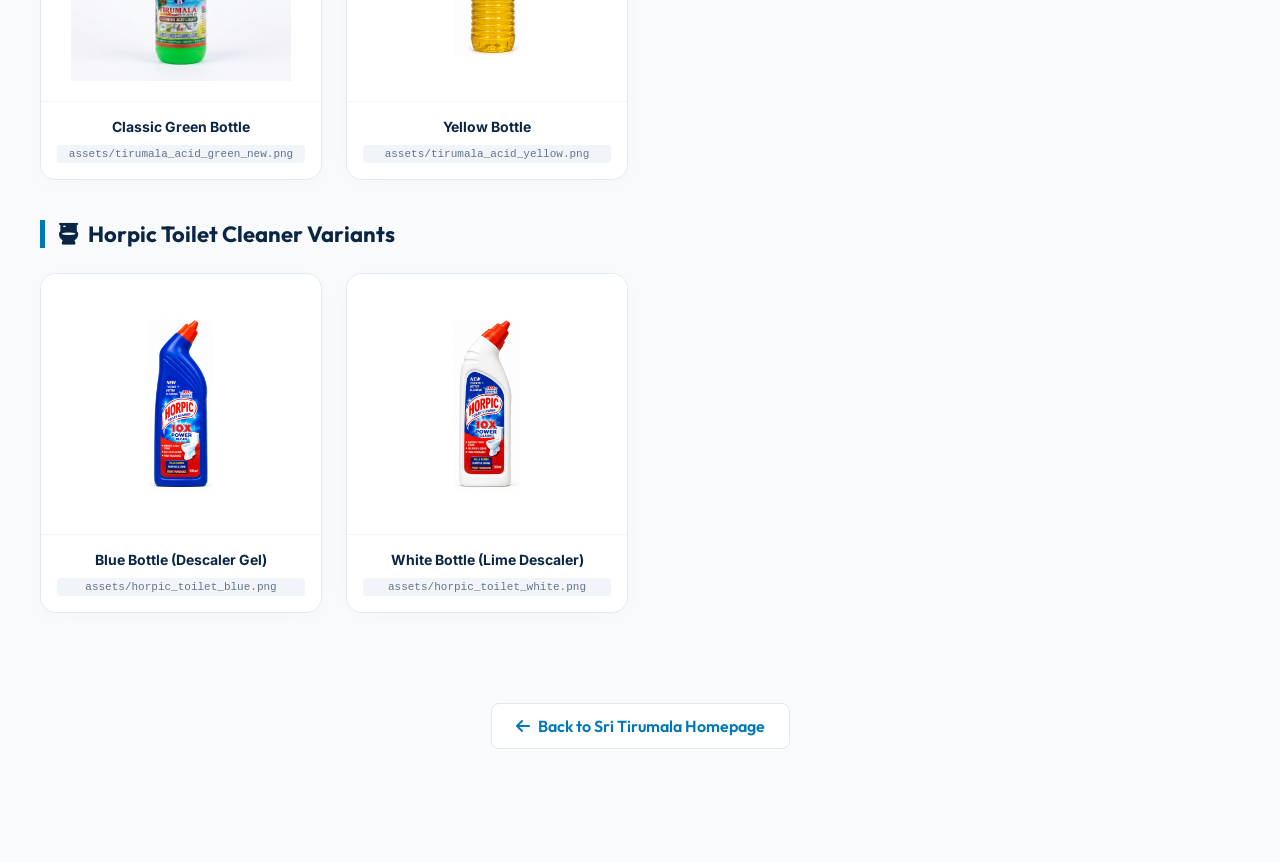
==== commit d8a86b46: "feat: split Mxo scrubbers into separate products and add size-specific pink floor cleaner bottle" ====
--- a/gallery.html
+++ b/gallery.html
@@ -168,9 +168,9 @@
         <p>Previewing all active high-quality, auto-cropped product packaging images rendered with solid boundaries and clean white studio backgrounds.</p>
     </div>
 
-    <!-- 1. Core 13 Categories -->
-    <div class="section-container">
-        <div class="section-title"><i class="fa-solid fa-boxes-stacked"></i> 13 Core Product Categories</div>
+    <!-- 1. Core 14 Categories -->
+    <div class="section-container">
+        <div class="section-title"><i class="fa-solid fa-boxes-stacked"></i> 14 Core Product Categories</div>
         <div class="final-grid">
             <div class="final-card">
                 <div class="final-img-container">
@@ -246,9 +246,15 @@
             </div>
             <div class="final-card">
                 <div class="final-img-container">
-                    <img src="assets/mxo_steel_scrubber.png" alt="Mxo Cleaning Scrubbers">
-                </div>
-                <div class="final-title">Mxo Cleaning Scrubbers<code>assets/mxo_steel_scrubber.png</code></div>
+                    <img src="assets/mxo_steel_scrubber.png" alt="Mxo Stainless Steel Scrubber">
+                </div>
+                <div class="final-title">Mxo Stainless Steel Scrubber<code>assets/mxo_steel_scrubber.png</code></div>
+            </div>
+            <div class="final-card">
+                <div class="final-img-container">
+                    <img src="assets/mxo_scrubber_pad.png" alt="Mxo Super Clean Brite Scrubber Pad">
+                </div>
+                <div class="final-title">Mxo Super Clean Brite Scrubber Pad<code>assets/mxo_scrubber_pad.png</code></div>
             </div>
         </div>
     </div>
@@ -271,9 +277,15 @@
             </div>
             <div class="final-card">
                 <div class="final-img-container">
-                    <img src="assets/tirumala_floor_pink_new.png" alt="Floral">
-                </div>
-                <div class="final-title">Floral Flavor (Pink Bottle)<code>assets/tirumala_floor_pink_new.png</code></div>
+                    <img src="assets/tirumala_floor_pink.png" alt="Floral 1L/5L">
+                </div>
+                <div class="final-title">Floral Flavor - 1L / 5L Bottle<code>assets/tirumala_floor_pink.png</code></div>
+            </div>
+            <div class="final-card">
+                <div class="final-img-container">
+                    <img src="assets/tirumala_floor_pink_new.png" alt="Floral 650ml">
+                </div>
+                <div class="final-title">Floral Flavor - 650ml Bottle (New)<code>assets/tirumala_floor_pink_new.png</code></div>
             </div>
             <div class="final-card">
                 <div class="final-img-container">
@@ -423,25 +435,6 @@
                     <img src="assets/horpic_toilet_white.png" alt="Horpic Toilet Cleaner White">
                 </div>
                 <div class="final-title">White Bottle (Lime Descaler)<code>assets/horpic_toilet_white.png</code></div>
-            </div>
-        </div>
-    </div>
-
-    <!-- 8. Mxo Scrubber Variants -->
-    <div class="section-container">
-        <div class="section-title"><i class="fa-solid fa-soap"></i> Mxo Scrubber Variants</div>
-        <div class="final-grid">
-            <div class="final-card">
-                <div class="final-img-container">
-                    <img src="assets/mxo_steel_scrubber.png" alt="Mxo Stainless Steel Scrubber">
-                </div>
-                <div class="final-title">Stainless Steel Scrubber<code>assets/mxo_steel_scrubber.png</code></div>
-            </div>
-            <div class="final-card">
-                <div class="final-img-container">
-                    <img src="assets/mxo_scrubber_pad.png" alt="Mxo Super Clean Brite Scrubber Pad">
-                </div>
-                <div class="final-title">Super Clean Brite Scrubber Pad<code>assets/mxo_scrubber_pad.png</code></div>
             </div>
         </div>
     </div>
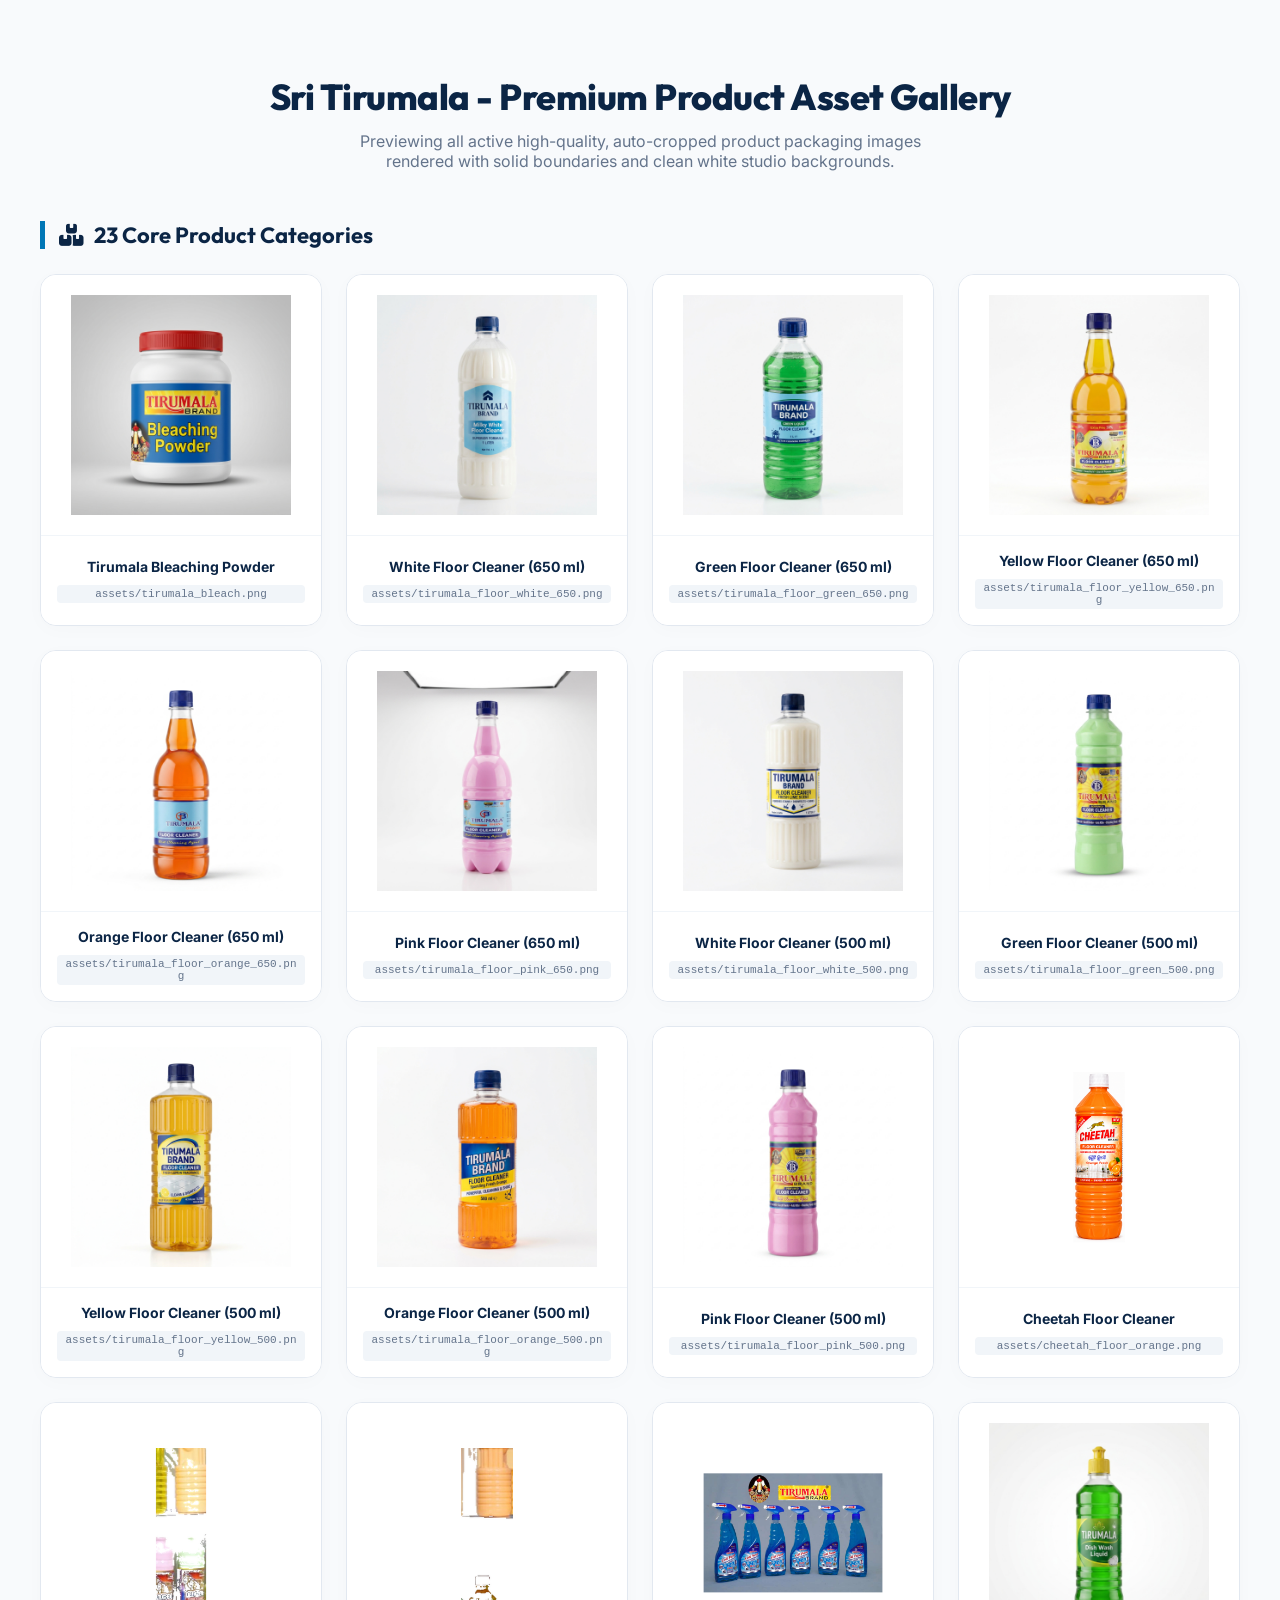
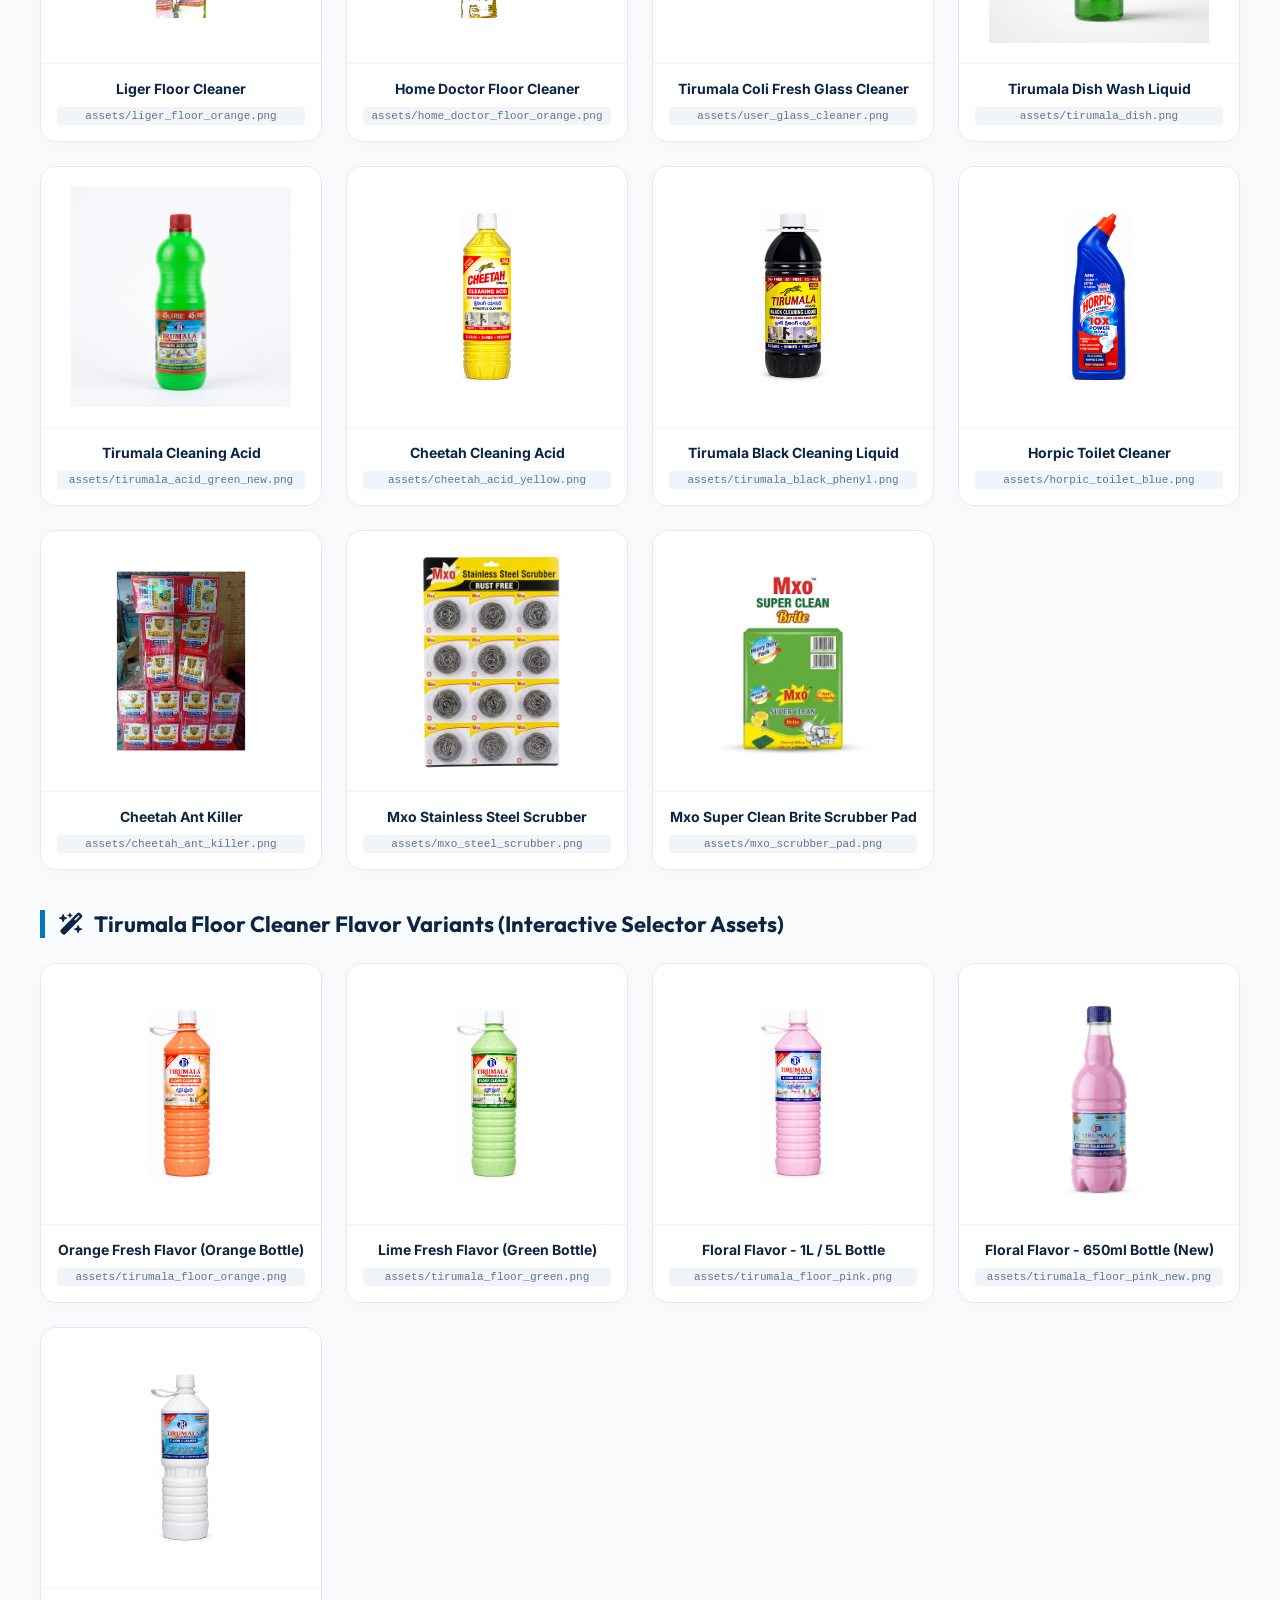
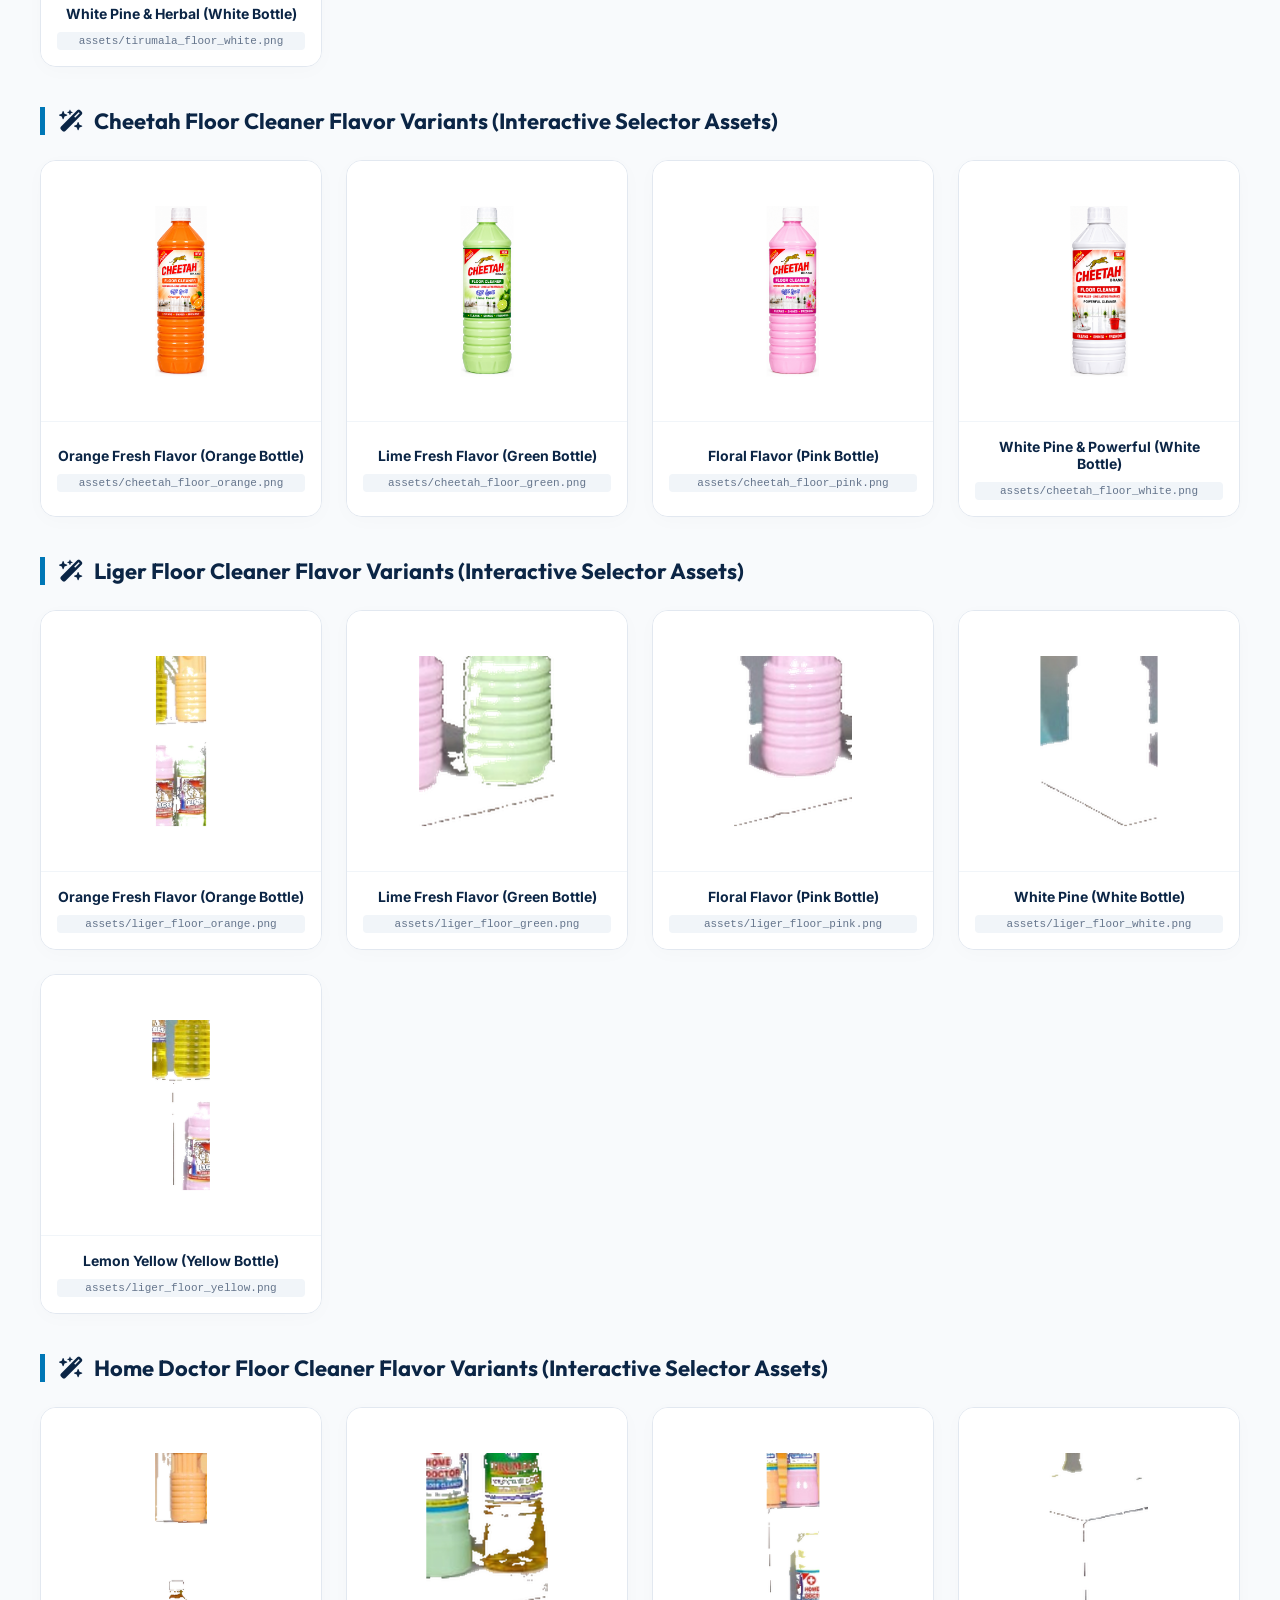
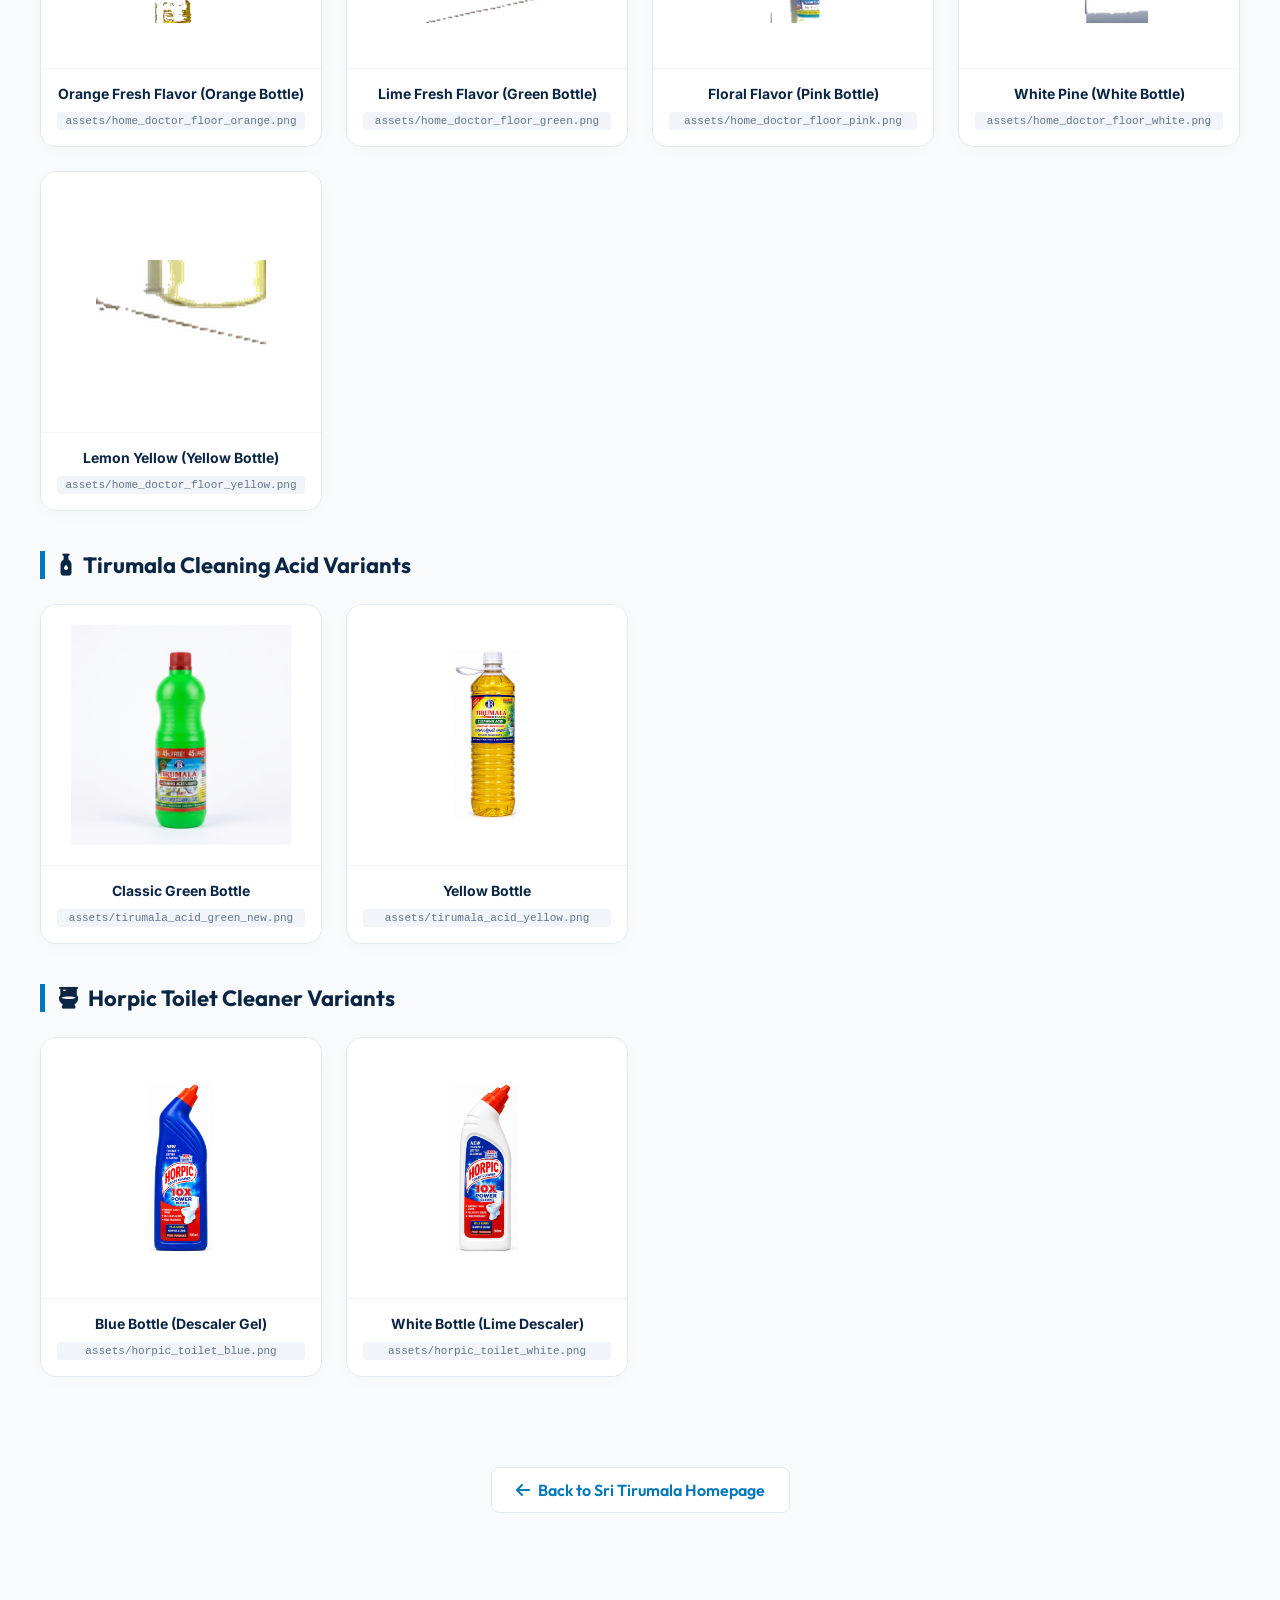
==== commit 85043cd2: "feat: separate Tirumala floor cleaners into dedicated 650 ml and 500 ml sections" ====
--- a/gallery.html
+++ b/gallery.html
@@ -168,9 +168,9 @@
         <p>Previewing all active high-quality, auto-cropped product packaging images rendered with solid boundaries and clean white studio backgrounds.</p>
     </div>
 
-    <!-- 1. Core 14 Categories -->
-    <div class="section-container">
-        <div class="section-title"><i class="fa-solid fa-boxes-stacked"></i> 14 Core Product Categories</div>
+    <!-- 1. Core 23 Categories -->
+    <div class="section-container">
+        <div class="section-title"><i class="fa-solid fa-boxes-stacked"></i> 23 Core Product Categories</div>
         <div class="final-grid">
             <div class="final-card">
                 <div class="final-img-container">
@@ -180,9 +180,63 @@
             </div>
             <div class="final-card">
                 <div class="final-img-container">
-                    <img src="assets/tirumala_floor_orange.png" alt="Tirumala Floor Cleaner">
-                </div>
-                <div class="final-title">Tirumala Floor Cleaner<code>assets/tirumala_floor_orange.png</code></div>
+                    <img src="assets/tirumala_floor_white_650.png" alt="Tirumala Floor Cleaner White 650ml">
+                </div>
+                <div class="final-title">White Floor Cleaner (650 ml)<code>assets/tirumala_floor_white_650.png</code></div>
+            </div>
+            <div class="final-card">
+                <div class="final-img-container">
+                    <img src="assets/tirumala_floor_green_650.png" alt="Tirumala Floor Cleaner Green 650ml">
+                </div>
+                <div class="final-title">Green Floor Cleaner (650 ml)<code>assets/tirumala_floor_green_650.png</code></div>
+            </div>
+            <div class="final-card">
+                <div class="final-img-container">
+                    <img src="assets/tirumala_floor_yellow_650.png" alt="Tirumala Floor Cleaner Yellow 650ml">
+                </div>
+                <div class="final-title">Yellow Floor Cleaner (650 ml)<code>assets/tirumala_floor_yellow_650.png</code></div>
+            </div>
+            <div class="final-card">
+                <div class="final-img-container">
+                    <img src="assets/tirumala_floor_orange_650.png" alt="Tirumala Floor Cleaner Orange 650ml">
+                </div>
+                <div class="final-title">Orange Floor Cleaner (650 ml)<code>assets/tirumala_floor_orange_650.png</code></div>
+            </div>
+            <div class="final-card">
+                <div class="final-img-container">
+                    <img src="assets/tirumala_floor_pink_650.png" alt="Tirumala Floor Cleaner Pink 650ml">
+                </div>
+                <div class="final-title">Pink Floor Cleaner (650 ml)<code>assets/tirumala_floor_pink_650.png</code></div>
+            </div>
+            <div class="final-card">
+                <div class="final-img-container">
+                    <img src="assets/tirumala_floor_white_500.png" alt="Tirumala Floor Cleaner White 500ml">
+                </div>
+                <div class="final-title">White Floor Cleaner (500 ml)<code>assets/tirumala_floor_white_500.png</code></div>
+            </div>
+            <div class="final-card">
+                <div class="final-img-container">
+                    <img src="assets/tirumala_floor_green_500.png" alt="Tirumala Floor Cleaner Green 500ml">
+                </div>
+                <div class="final-title">Green Floor Cleaner (500 ml)<code>assets/tirumala_floor_green_500.png</code></div>
+            </div>
+            <div class="final-card">
+                <div class="final-img-container">
+                    <img src="assets/tirumala_floor_yellow_500.png" alt="Tirumala Floor Cleaner Yellow 500ml">
+                </div>
+                <div class="final-title">Yellow Floor Cleaner (500 ml)<code>assets/tirumala_floor_yellow_500.png</code></div>
+            </div>
+            <div class="final-card">
+                <div class="final-img-container">
+                    <img src="assets/tirumala_floor_orange_500.png" alt="Tirumala Floor Cleaner Orange 500ml">
+                </div>
+                <div class="final-title">Orange Floor Cleaner (500 ml)<code>assets/tirumala_floor_orange_500.png</code></div>
+            </div>
+            <div class="final-card">
+                <div class="final-img-container">
+                    <img src="assets/tirumala_floor_pink_500.png" alt="Tirumala Floor Cleaner Pink 500ml">
+                </div>
+                <div class="final-title">Pink Floor Cleaner (500 ml)<code>assets/tirumala_floor_pink_500.png</code></div>
             </div>
             <div class="final-card">
                 <div class="final-img-container">
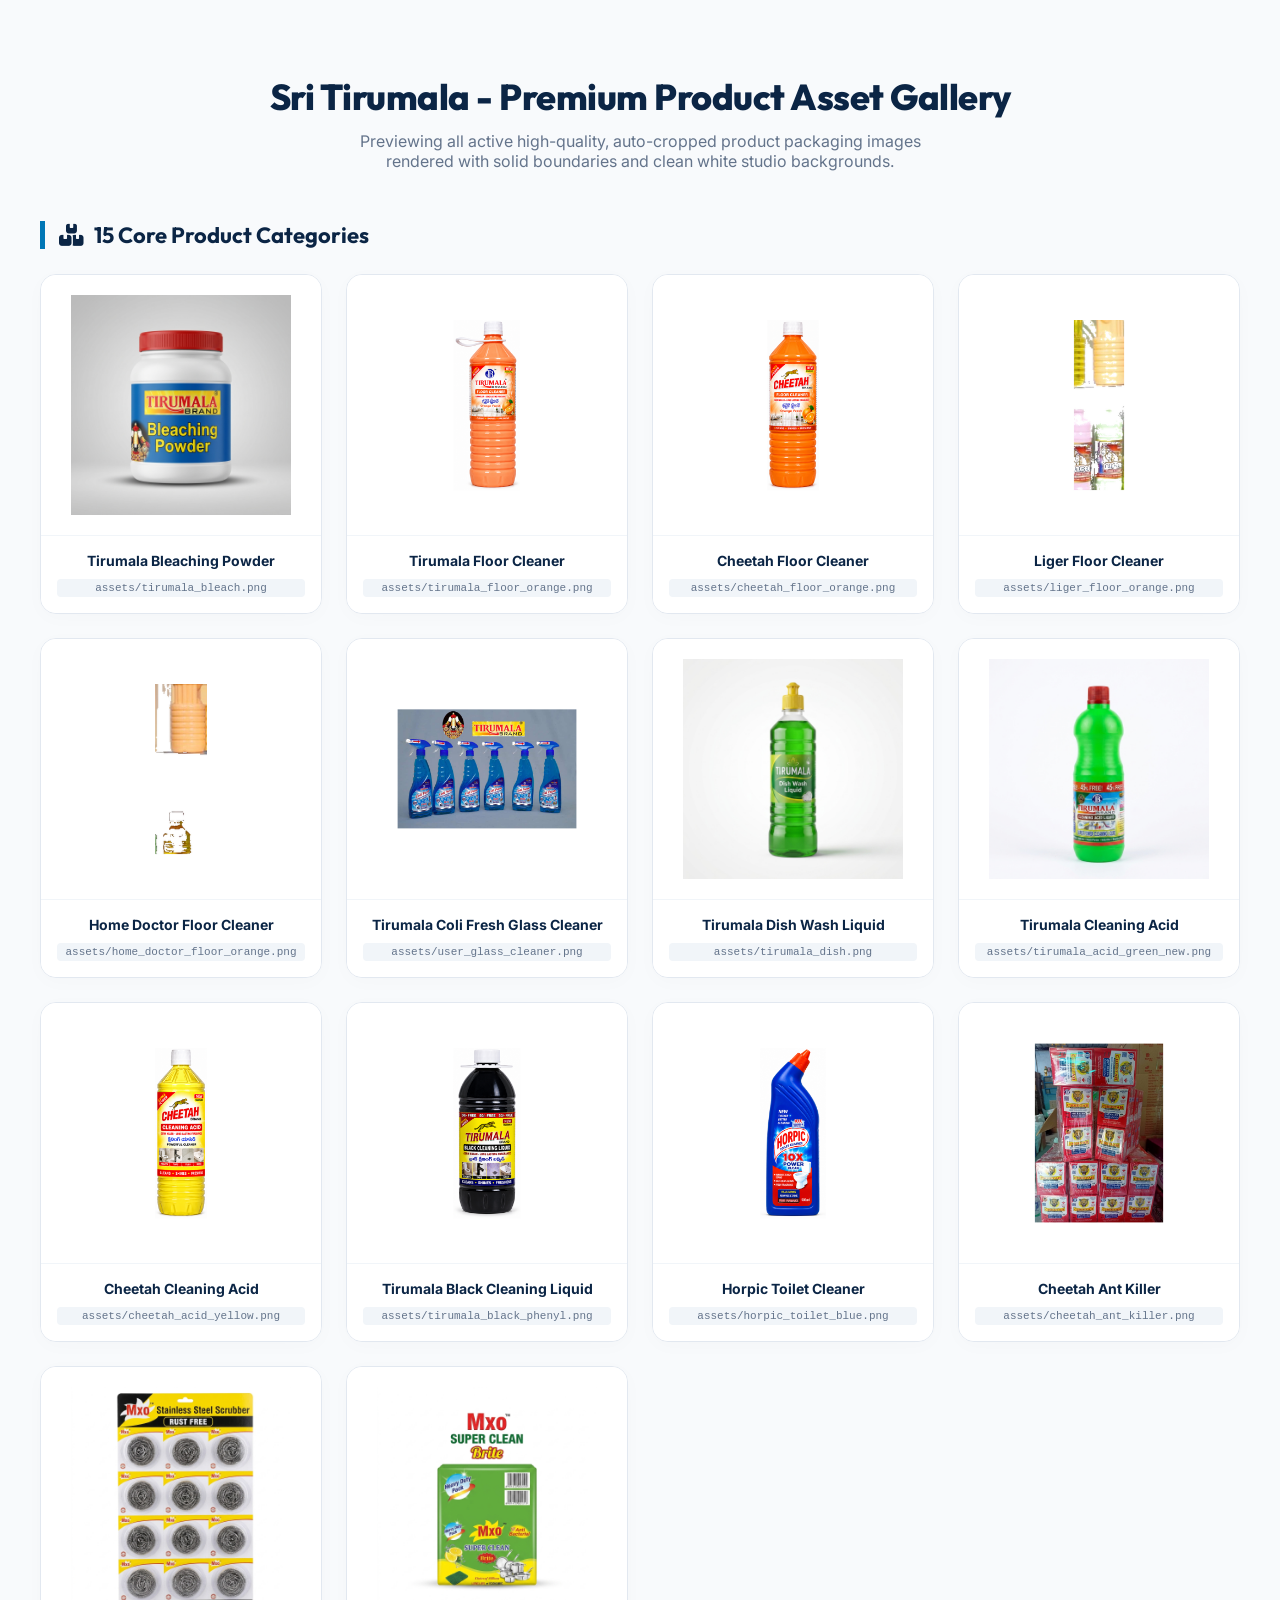
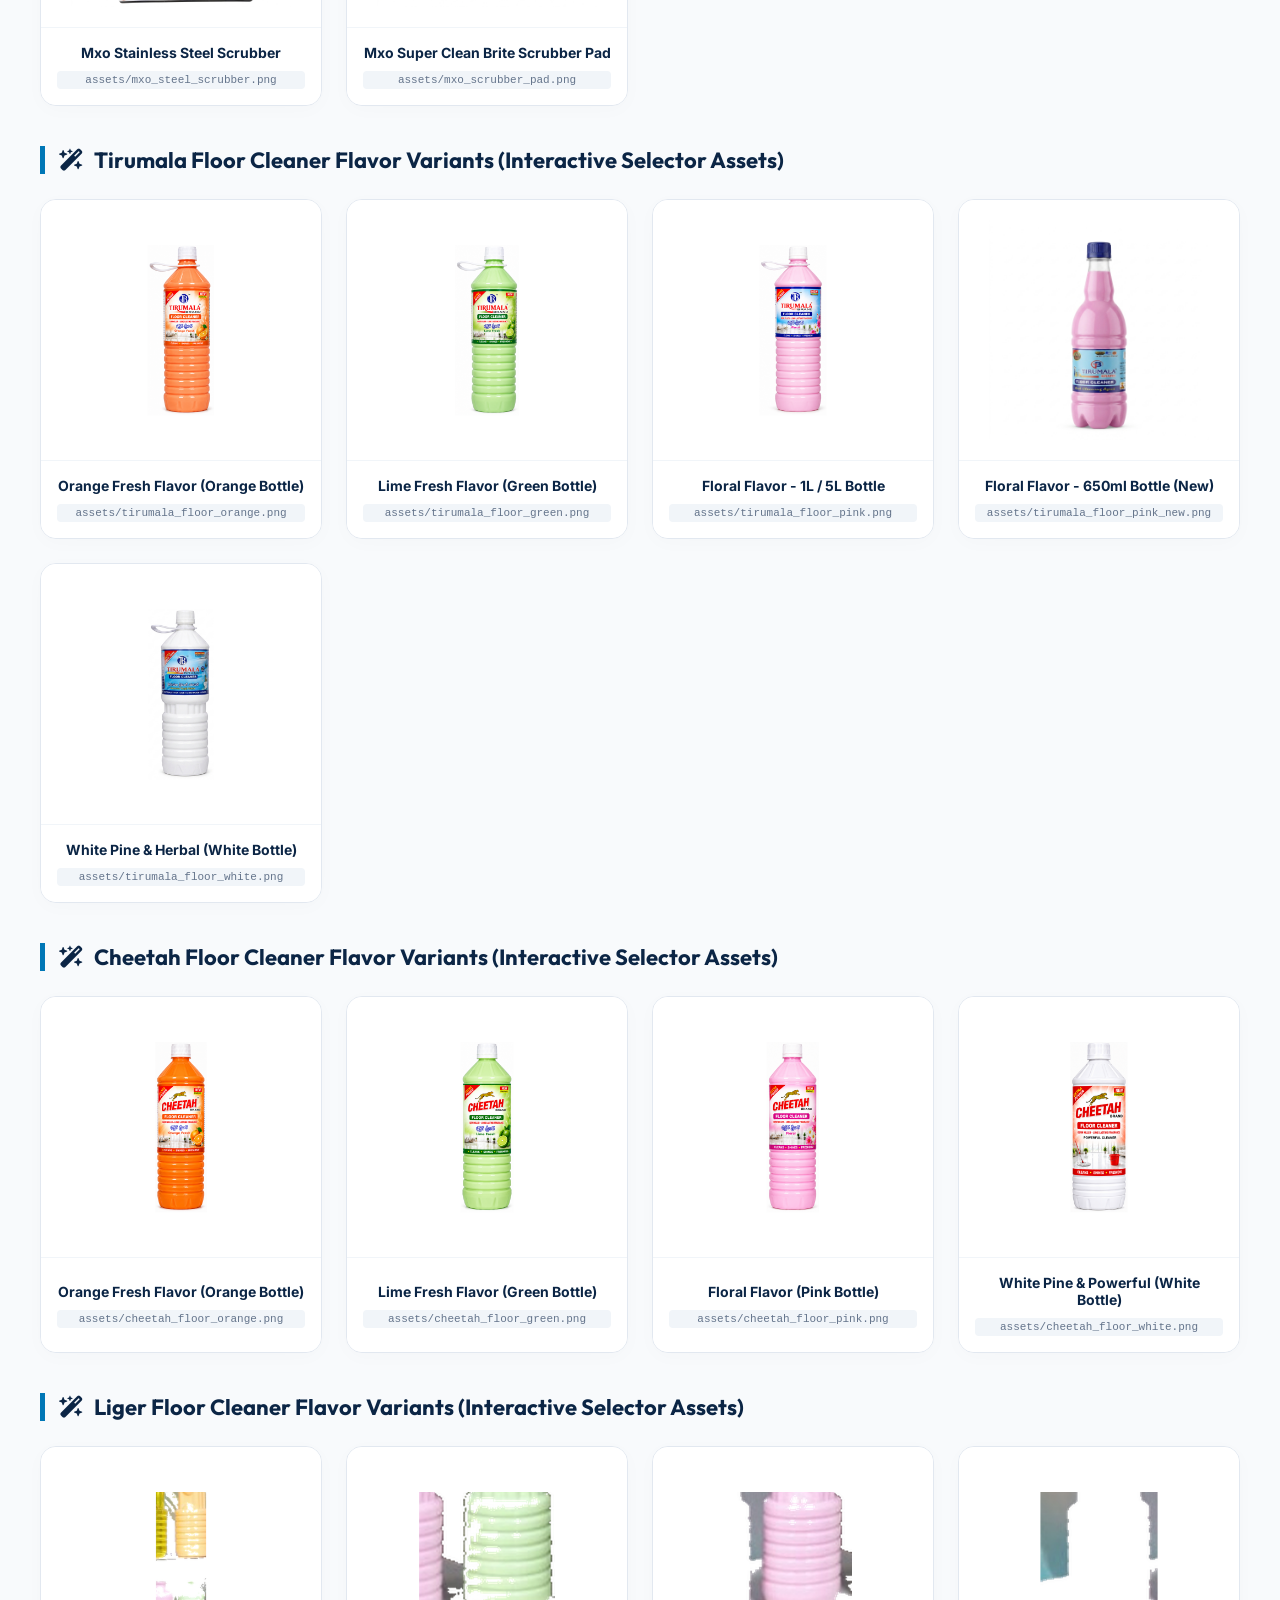
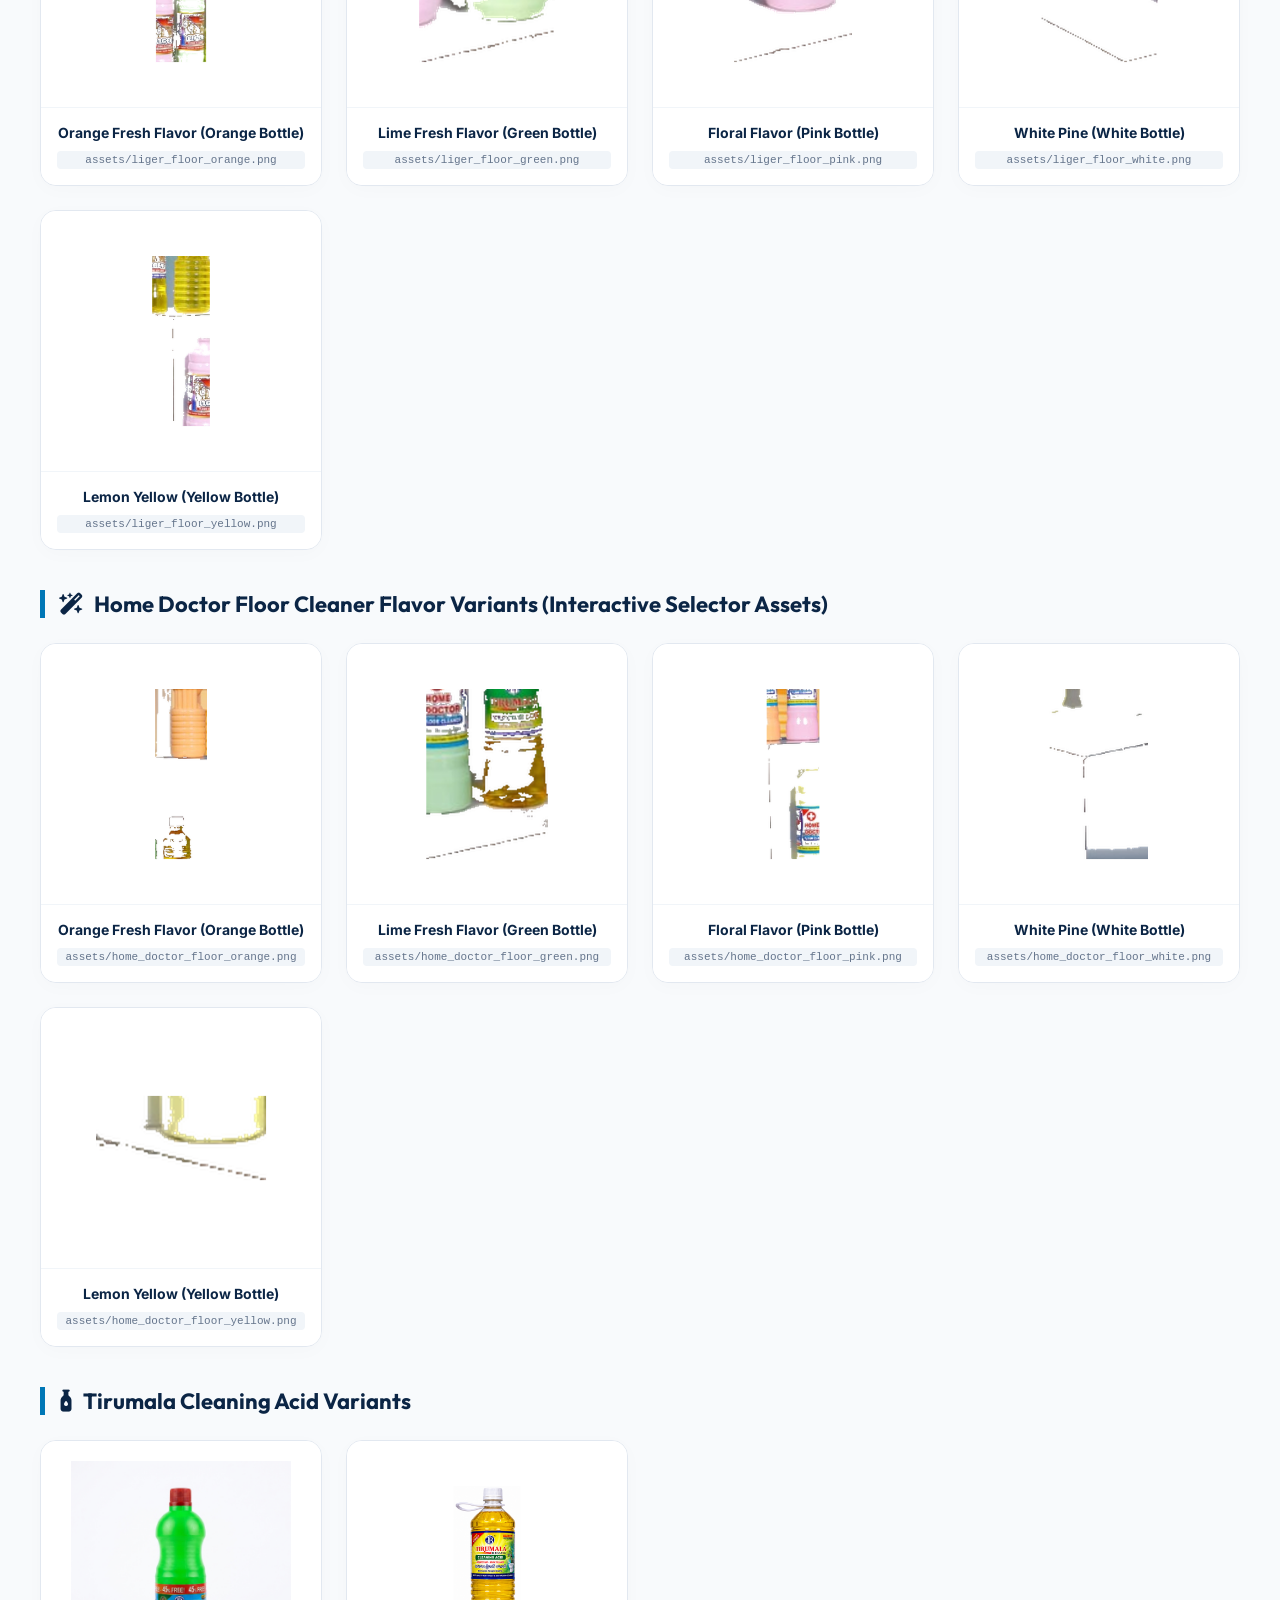
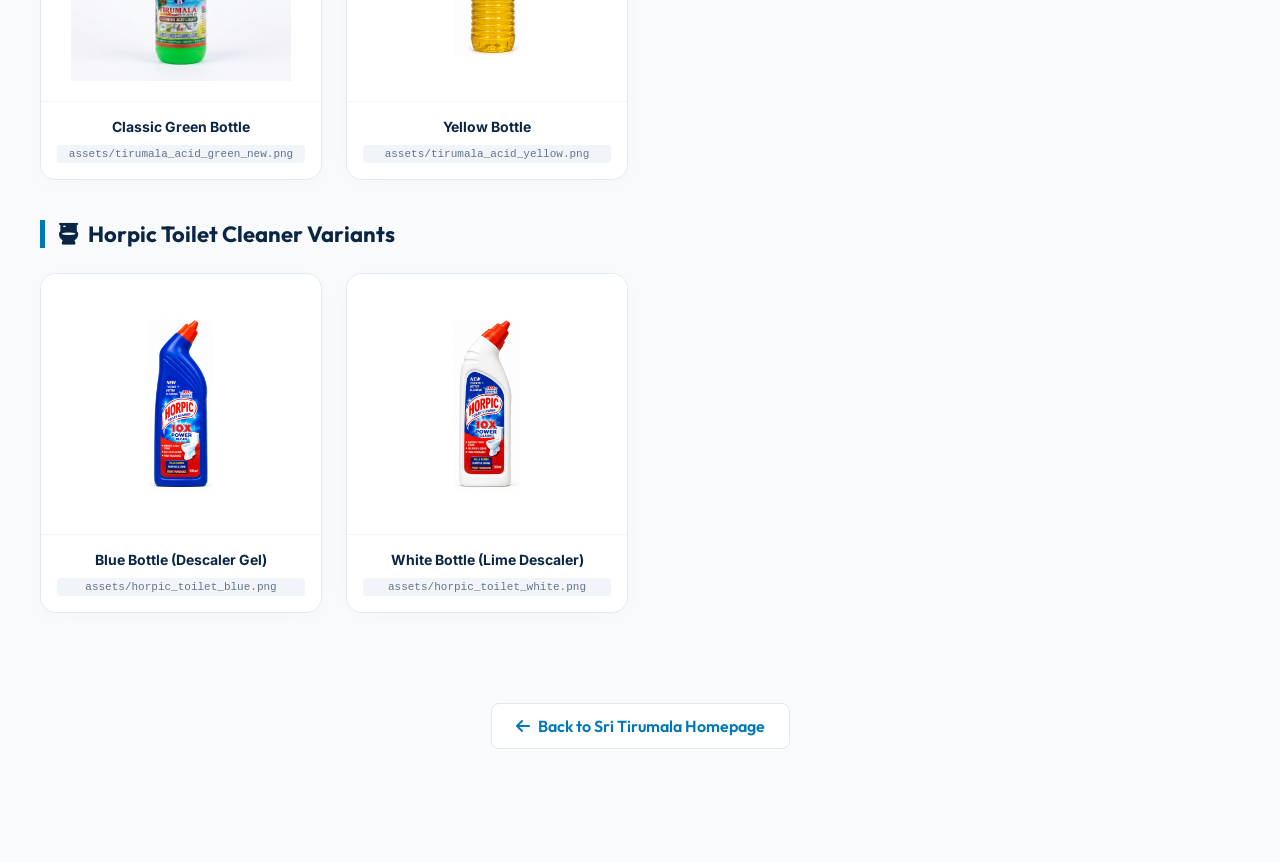
==== commit 95af92fb: "feat: revert floor cleaners to unified layout with size-specific modal image switcher" ====
--- a/gallery.html
+++ b/gallery.html
@@ -168,9 +168,9 @@
         <p>Previewing all active high-quality, auto-cropped product packaging images rendered with solid boundaries and clean white studio backgrounds.</p>
     </div>
 
-    <!-- 1. Core 23 Categories -->
-    <div class="section-container">
-        <div class="section-title"><i class="fa-solid fa-boxes-stacked"></i> 23 Core Product Categories</div>
+    <!-- 1. Core 15 Categories -->
+    <div class="section-container">
+        <div class="section-title"><i class="fa-solid fa-boxes-stacked"></i> 15 Core Product Categories</div>
         <div class="final-grid">
             <div class="final-card">
                 <div class="final-img-container">
@@ -180,63 +180,9 @@
             </div>
             <div class="final-card">
                 <div class="final-img-container">
-                    <img src="assets/tirumala_floor_white_650.png" alt="Tirumala Floor Cleaner White 650ml">
-                </div>
-                <div class="final-title">White Floor Cleaner (650 ml)<code>assets/tirumala_floor_white_650.png</code></div>
-            </div>
-            <div class="final-card">
-                <div class="final-img-container">
-                    <img src="assets/tirumala_floor_green_650.png" alt="Tirumala Floor Cleaner Green 650ml">
-                </div>
-                <div class="final-title">Green Floor Cleaner (650 ml)<code>assets/tirumala_floor_green_650.png</code></div>
-            </div>
-            <div class="final-card">
-                <div class="final-img-container">
-                    <img src="assets/tirumala_floor_yellow_650.png" alt="Tirumala Floor Cleaner Yellow 650ml">
-                </div>
-                <div class="final-title">Yellow Floor Cleaner (650 ml)<code>assets/tirumala_floor_yellow_650.png</code></div>
-            </div>
-            <div class="final-card">
-                <div class="final-img-container">
-                    <img src="assets/tirumala_floor_orange_650.png" alt="Tirumala Floor Cleaner Orange 650ml">
-                </div>
-                <div class="final-title">Orange Floor Cleaner (650 ml)<code>assets/tirumala_floor_orange_650.png</code></div>
-            </div>
-            <div class="final-card">
-                <div class="final-img-container">
-                    <img src="assets/tirumala_floor_pink_650.png" alt="Tirumala Floor Cleaner Pink 650ml">
-                </div>
-                <div class="final-title">Pink Floor Cleaner (650 ml)<code>assets/tirumala_floor_pink_650.png</code></div>
-            </div>
-            <div class="final-card">
-                <div class="final-img-container">
-                    <img src="assets/tirumala_floor_white_500.png" alt="Tirumala Floor Cleaner White 500ml">
-                </div>
-                <div class="final-title">White Floor Cleaner (500 ml)<code>assets/tirumala_floor_white_500.png</code></div>
-            </div>
-            <div class="final-card">
-                <div class="final-img-container">
-                    <img src="assets/tirumala_floor_green_500.png" alt="Tirumala Floor Cleaner Green 500ml">
-                </div>
-                <div class="final-title">Green Floor Cleaner (500 ml)<code>assets/tirumala_floor_green_500.png</code></div>
-            </div>
-            <div class="final-card">
-                <div class="final-img-container">
-                    <img src="assets/tirumala_floor_yellow_500.png" alt="Tirumala Floor Cleaner Yellow 500ml">
-                </div>
-                <div class="final-title">Yellow Floor Cleaner (500 ml)<code>assets/tirumala_floor_yellow_500.png</code></div>
-            </div>
-            <div class="final-card">
-                <div class="final-img-container">
-                    <img src="assets/tirumala_floor_orange_500.png" alt="Tirumala Floor Cleaner Orange 500ml">
-                </div>
-                <div class="final-title">Orange Floor Cleaner (500 ml)<code>assets/tirumala_floor_orange_500.png</code></div>
-            </div>
-            <div class="final-card">
-                <div class="final-img-container">
-                    <img src="assets/tirumala_floor_pink_500.png" alt="Tirumala Floor Cleaner Pink 500ml">
-                </div>
-                <div class="final-title">Pink Floor Cleaner (500 ml)<code>assets/tirumala_floor_pink_500.png</code></div>
+                    <img src="assets/tirumala_floor_orange.png" alt="Tirumala Floor Cleaner">
+                </div>
+                <div class="final-title">Tirumala Floor Cleaner<code>assets/tirumala_floor_orange.png</code></div>
             </div>
             <div class="final-card">
                 <div class="final-img-container">
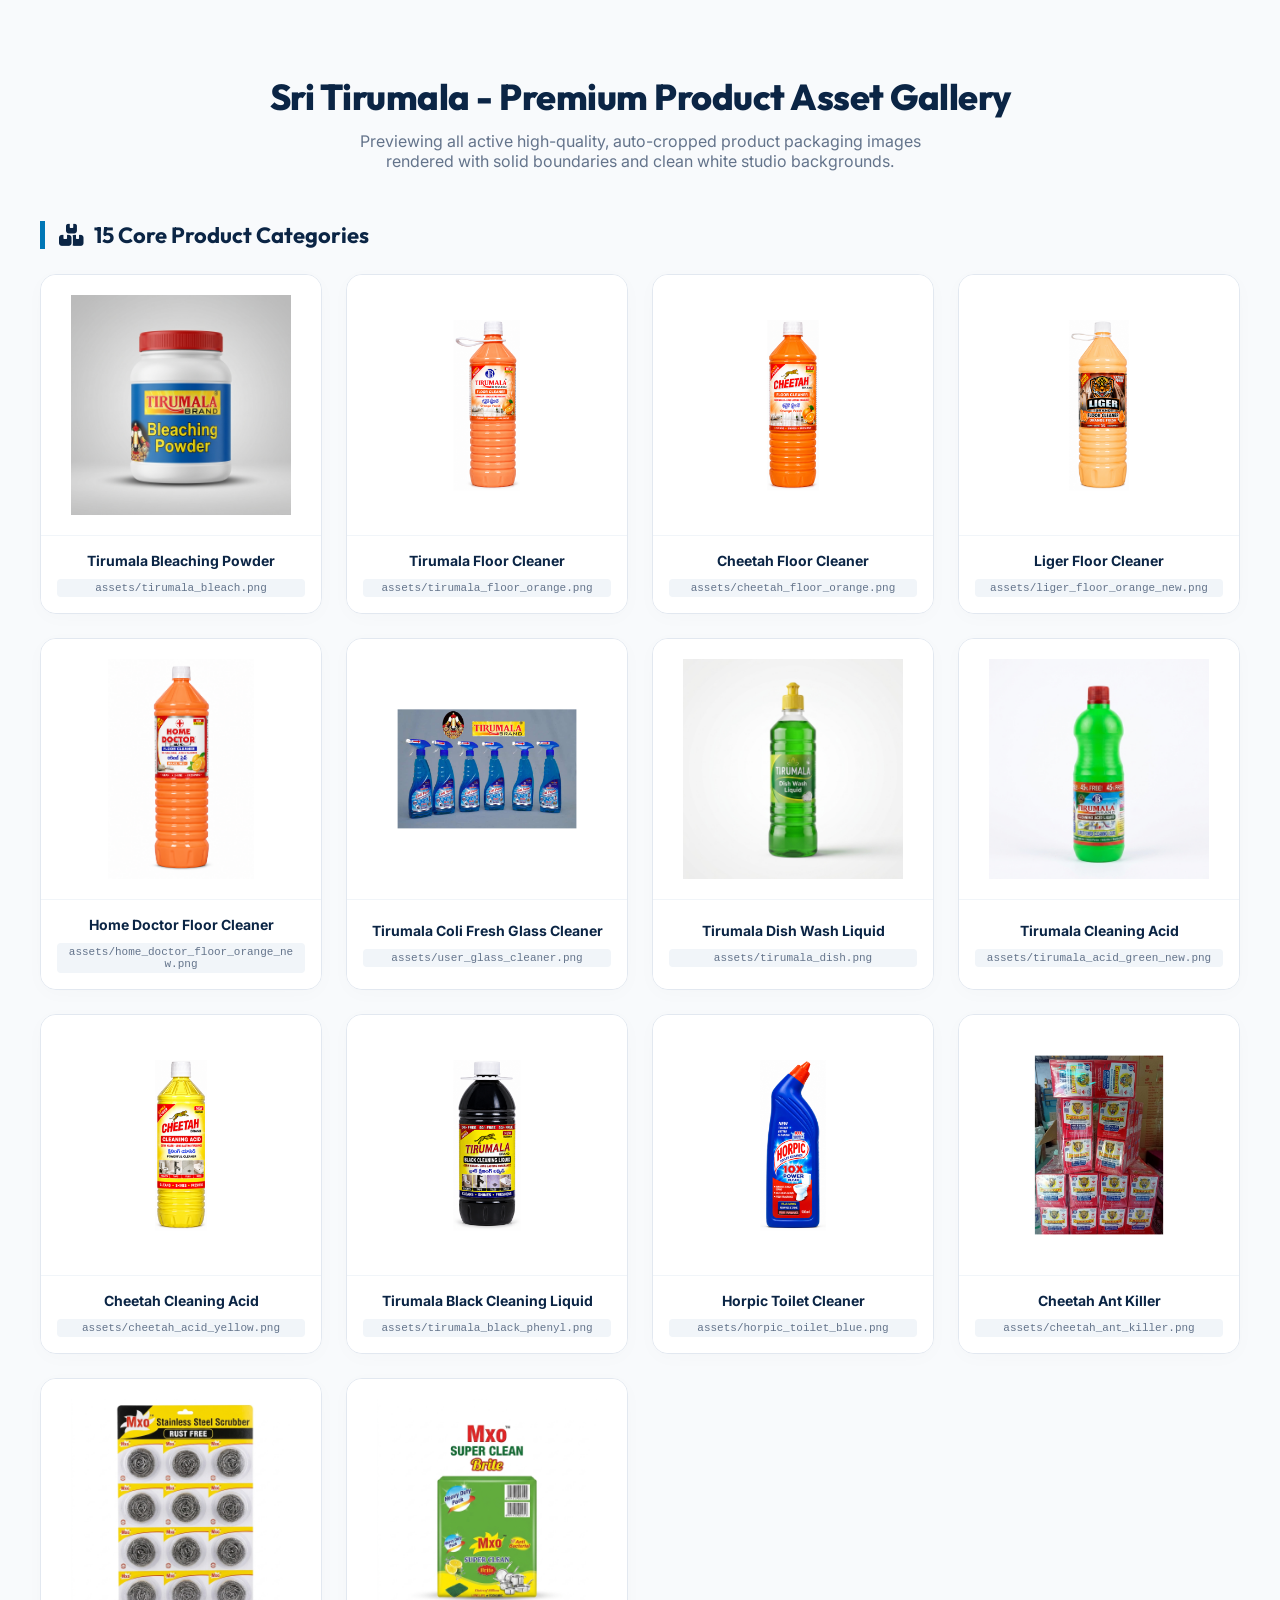
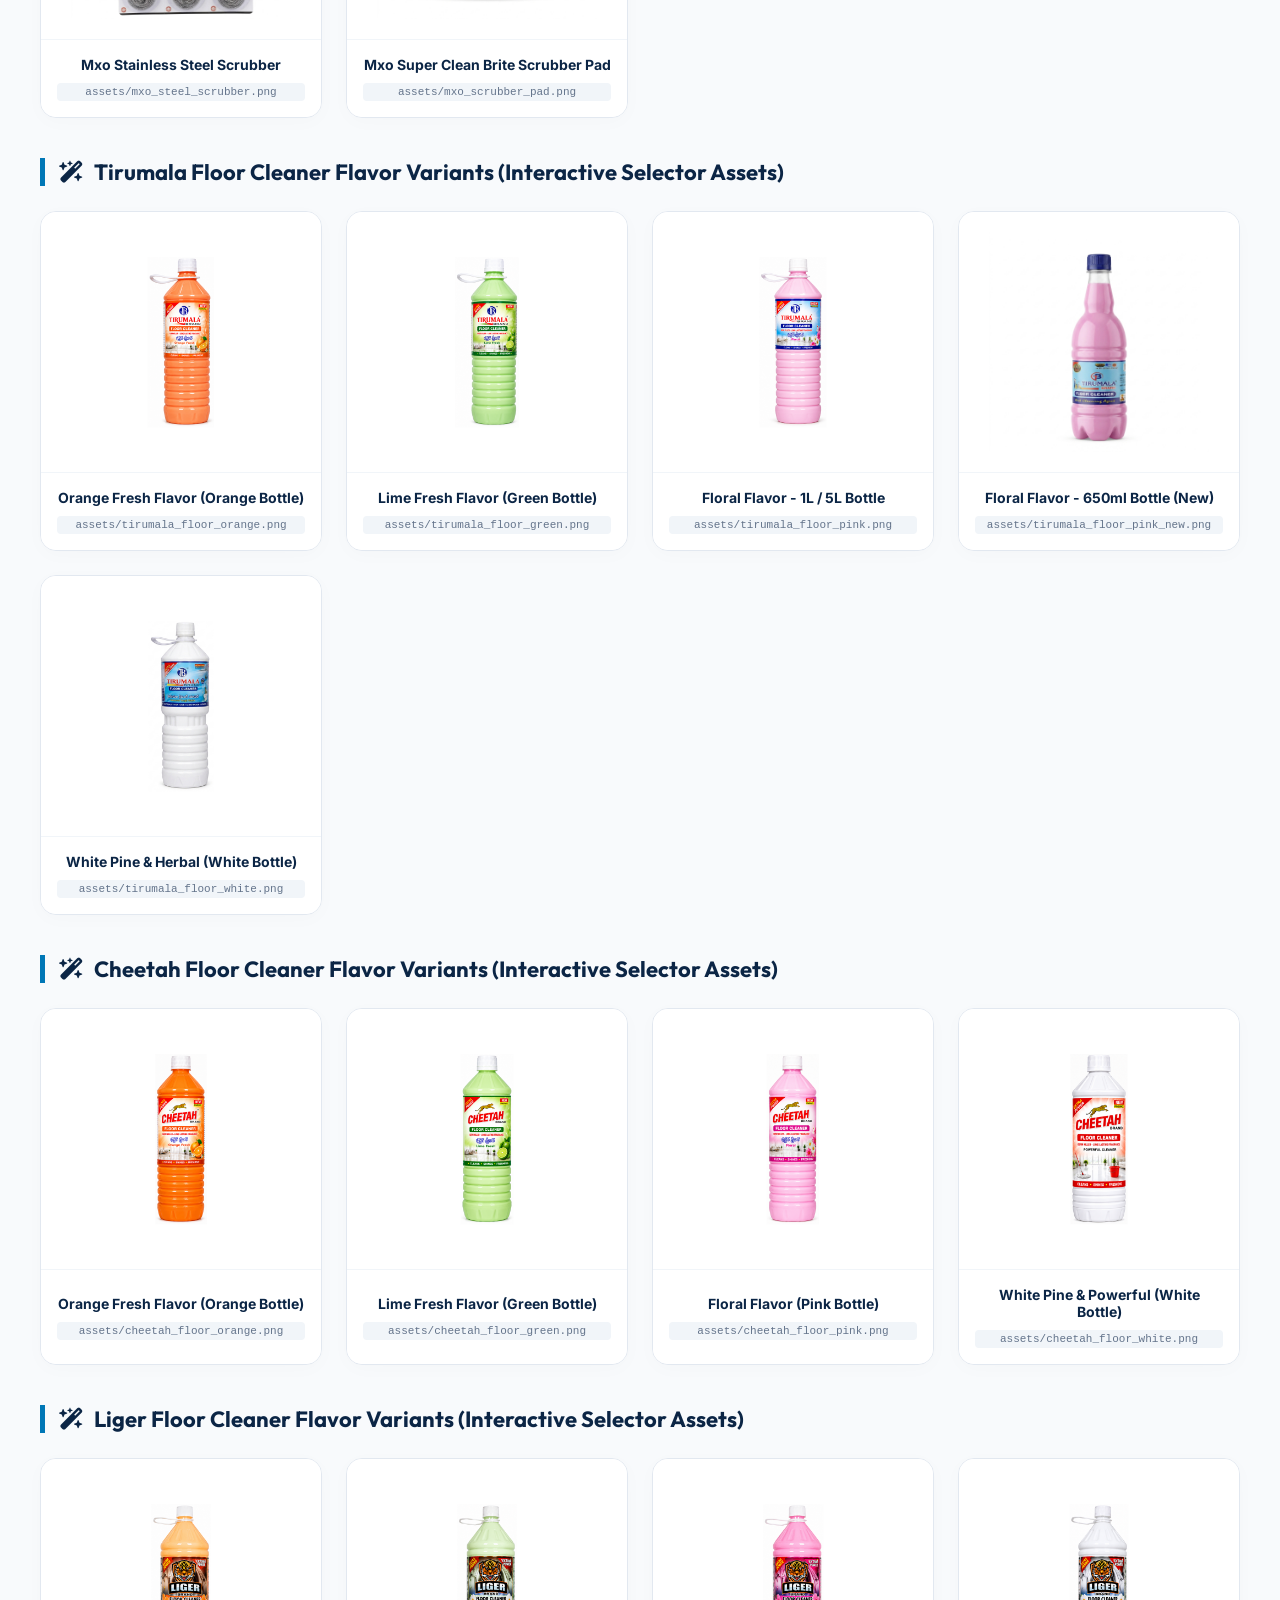
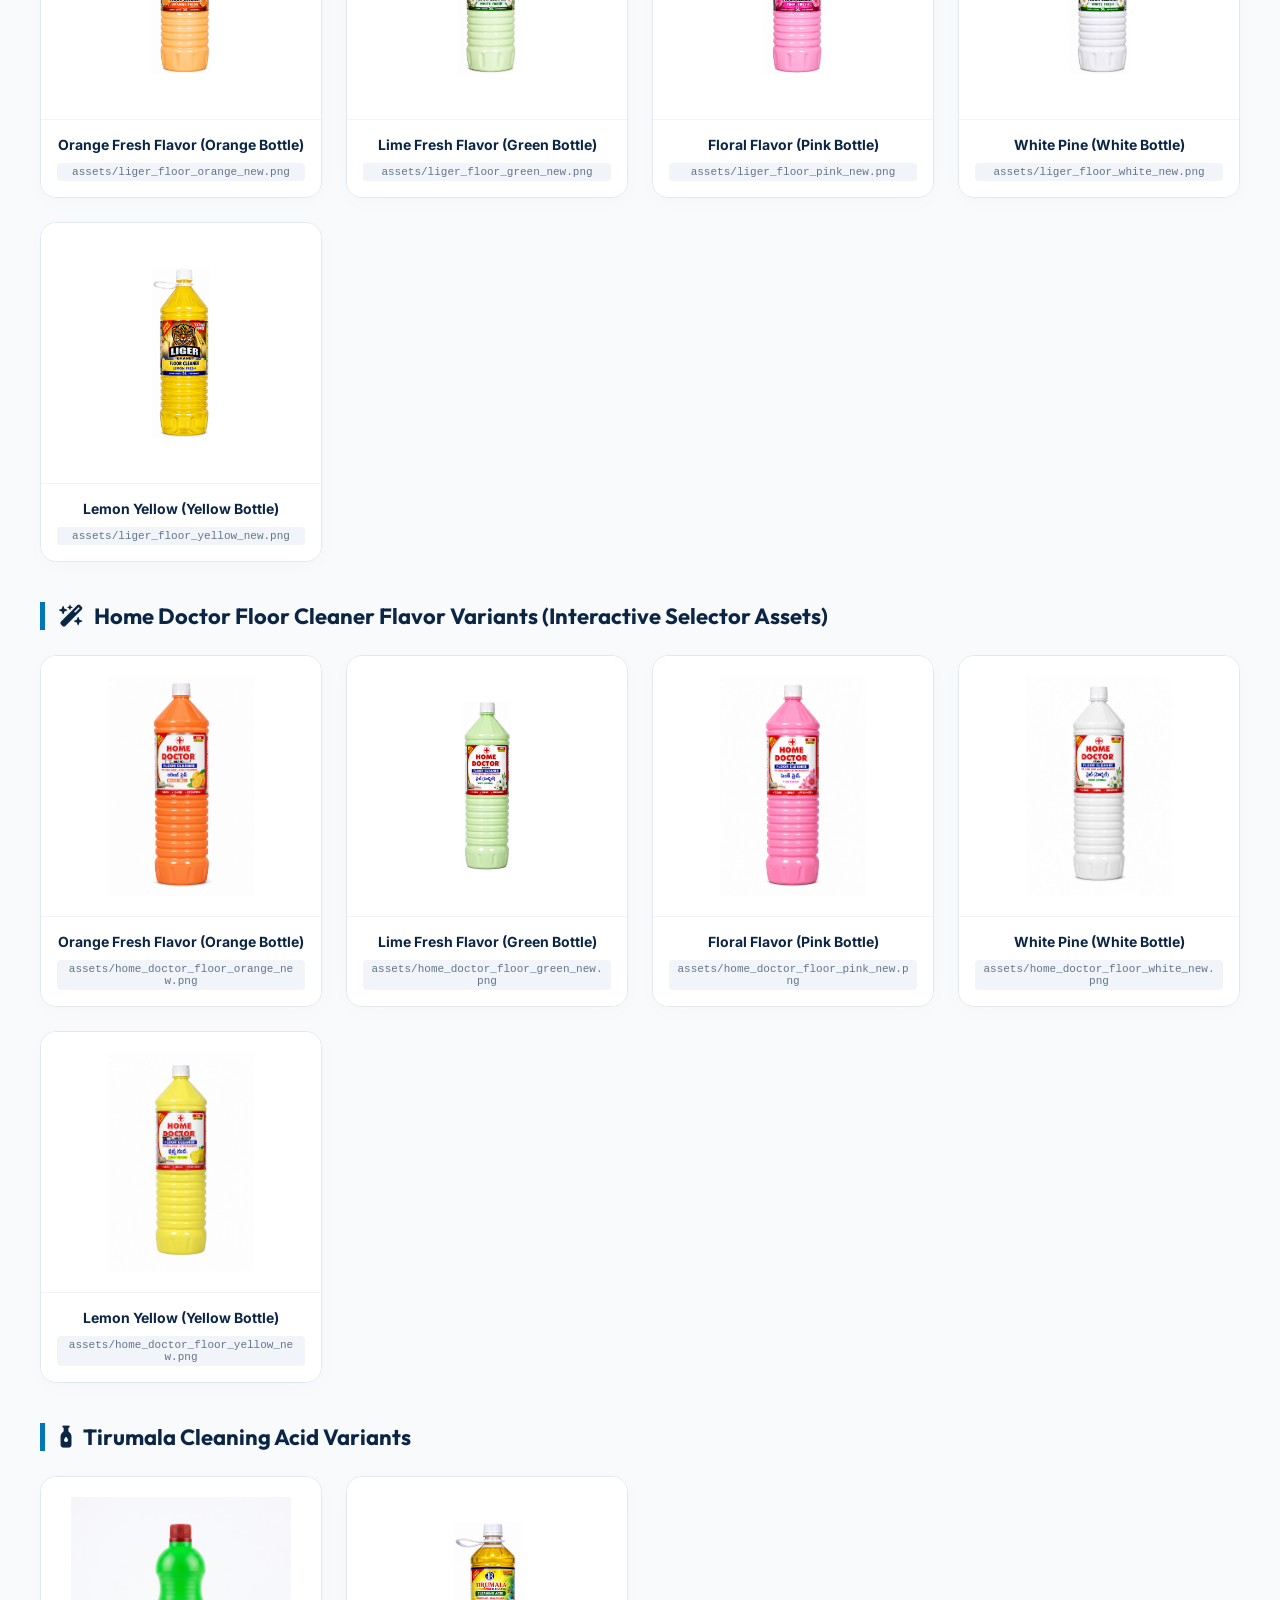
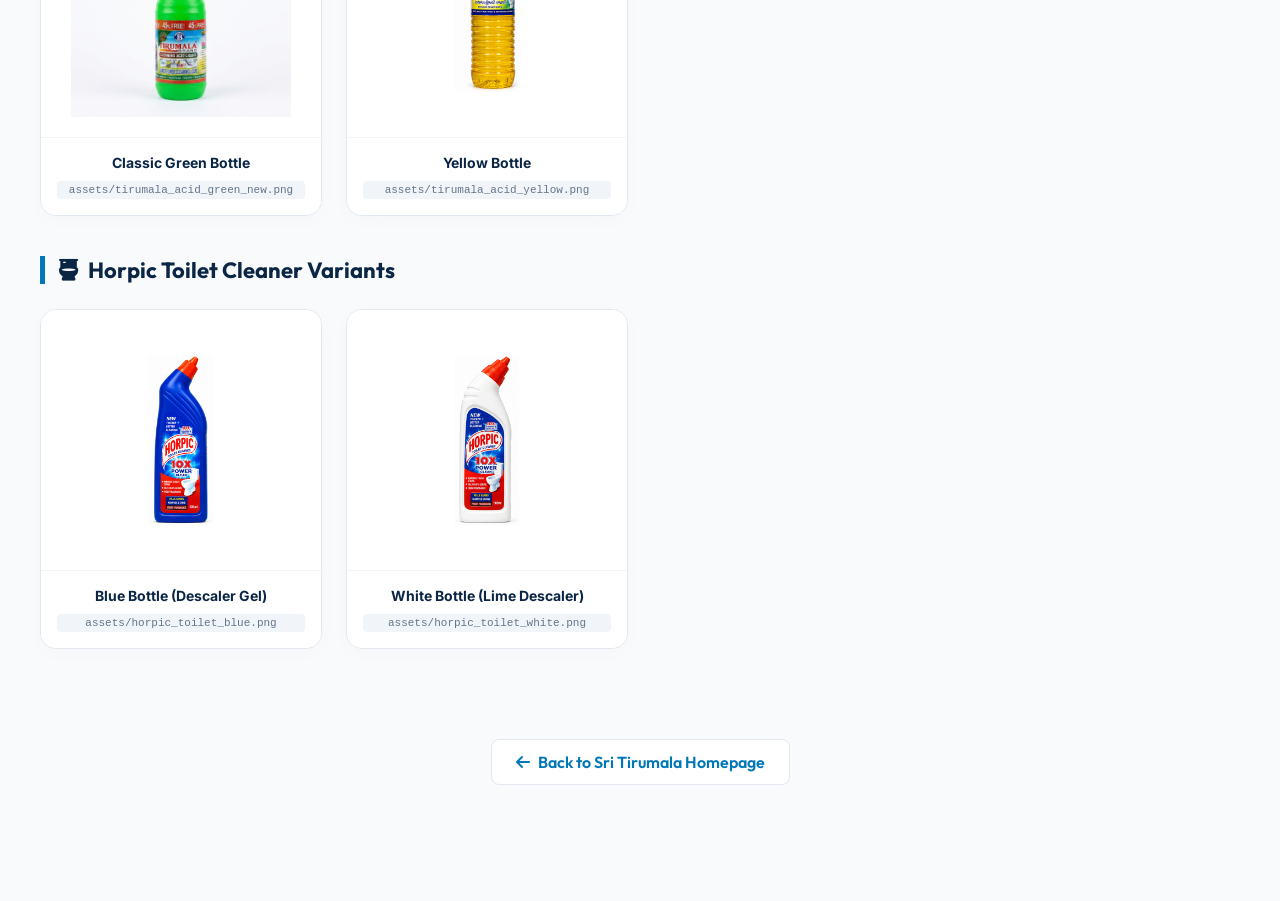
==== commit 3a53c606: "feat: rename all Home Doctor and Liger images to prevent caching and delete old images" ====
--- a/gallery.html
+++ b/gallery.html
@@ -192,15 +192,15 @@
             </div>
             <div class="final-card">
                 <div class="final-img-container">
-                    <img src="assets/liger_floor_orange.png" alt="Liger Floor Cleaner">
-                </div>
-                <div class="final-title">Liger Floor Cleaner<code>assets/liger_floor_orange.png</code></div>
-            </div>
-            <div class="final-card">
-                <div class="final-img-container">
-                    <img src="assets/home_doctor_floor_orange.png" alt="Home Doctor Floor Cleaner">
-                </div>
-                <div class="final-title">Home Doctor Floor Cleaner<code>assets/home_doctor_floor_orange.png</code></div>
+                    <img src="assets/liger_floor_orange_new.png" alt="Liger Floor Cleaner">
+                </div>
+                <div class="final-title">Liger Floor Cleaner<code>assets/liger_floor_orange_new.png</code></div>
+            </div>
+            <div class="final-card">
+                <div class="final-img-container">
+                    <img src="assets/home_doctor_floor_orange_new.png" alt="Home Doctor Floor Cleaner">
+                </div>
+                <div class="final-title">Home Doctor Floor Cleaner<code>assets/home_doctor_floor_orange_new.png</code></div>
             </div>
             <div class="final-card">
                 <div class="final-img-container">
@@ -333,33 +333,33 @@
         <div class="final-grid">
             <div class="final-card">
                 <div class="final-img-container">
-                    <img src="assets/liger_floor_orange.png" alt="Orange Fresh">
-                </div>
-                <div class="final-title">Orange Fresh Flavor (Orange Bottle)<code>assets/liger_floor_orange.png</code></div>
-            </div>
-            <div class="final-card">
-                <div class="final-img-container">
-                    <img src="assets/liger_floor_green.png" alt="Lime Fresh">
-                </div>
-                <div class="final-title">Lime Fresh Flavor (Green Bottle)<code>assets/liger_floor_green.png</code></div>
-            </div>
-            <div class="final-card">
-                <div class="final-img-container">
-                    <img src="assets/liger_floor_pink.png" alt="Floral">
-                </div>
-                <div class="final-title">Floral Flavor (Pink Bottle)<code>assets/liger_floor_pink.png</code></div>
-            </div>
-            <div class="final-card">
-                <div class="final-img-container">
-                    <img src="assets/liger_floor_white.png" alt="White (Pine)">
-                </div>
-                <div class="final-title">White Pine (White Bottle)<code>assets/liger_floor_white.png</code></div>
-            </div>
-            <div class="final-card">
-                <div class="final-img-container">
-                    <img src="assets/liger_floor_yellow.png" alt="Lemon Yellow">
-                </div>
-                <div class="final-title">Lemon Yellow (Yellow Bottle)<code>assets/liger_floor_yellow.png</code></div>
+                    <img src="assets/liger_floor_orange_new.png" alt="Orange Fresh">
+                </div>
+                <div class="final-title">Orange Fresh Flavor (Orange Bottle)<code>assets/liger_floor_orange_new.png</code></div>
+            </div>
+            <div class="final-card">
+                <div class="final-img-container">
+                    <img src="assets/liger_floor_green_new.png" alt="Lime Fresh">
+                </div>
+                <div class="final-title">Lime Fresh Flavor (Green Bottle)<code>assets/liger_floor_green_new.png</code></div>
+            </div>
+            <div class="final-card">
+                <div class="final-img-container">
+                    <img src="assets/liger_floor_pink_new.png" alt="Floral">
+                </div>
+                <div class="final-title">Floral Flavor (Pink Bottle)<code>assets/liger_floor_pink_new.png</code></div>
+            </div>
+            <div class="final-card">
+                <div class="final-img-container">
+                    <img src="assets/liger_floor_white_new.png" alt="White (Pine)">
+                </div>
+                <div class="final-title">White Pine (White Bottle)<code>assets/liger_floor_white_new.png</code></div>
+            </div>
+            <div class="final-card">
+                <div class="final-img-container">
+                    <img src="assets/liger_floor_yellow_new.png" alt="Lemon Yellow">
+                </div>
+                <div class="final-title">Lemon Yellow (Yellow Bottle)<code>assets/liger_floor_yellow_new.png</code></div>
             </div>
         </div>
     </div>
@@ -370,33 +370,33 @@
         <div class="final-grid">
             <div class="final-card">
                 <div class="final-img-container">
-                    <img src="assets/home_doctor_floor_orange.png" alt="Orange Fresh">
-                </div>
-                <div class="final-title">Orange Fresh Flavor (Orange Bottle)<code>assets/home_doctor_floor_orange.png</code></div>
-            </div>
-            <div class="final-card">
-                <div class="final-img-container">
-                    <img src="assets/home_doctor_floor_green.png" alt="Lime Fresh">
-                </div>
-                <div class="final-title">Lime Fresh Flavor (Green Bottle)<code>assets/home_doctor_floor_green.png</code></div>
-            </div>
-            <div class="final-card">
-                <div class="final-img-container">
-                    <img src="assets/home_doctor_floor_pink.png" alt="Floral">
-                </div>
-                <div class="final-title">Floral Flavor (Pink Bottle)<code>assets/home_doctor_floor_pink.png</code></div>
-            </div>
-            <div class="final-card">
-                <div class="final-img-container">
-                    <img src="assets/home_doctor_floor_white.png" alt="White (Pine)">
-                </div>
-                <div class="final-title">White Pine (White Bottle)<code>assets/home_doctor_floor_white.png</code></div>
-            </div>
-            <div class="final-card">
-                <div class="final-img-container">
-                    <img src="assets/home_doctor_floor_yellow.png" alt="Lemon Yellow">
-                </div>
-                <div class="final-title">Lemon Yellow (Yellow Bottle)<code>assets/home_doctor_floor_yellow.png</code></div>
+                    <img src="assets/home_doctor_floor_orange_new.png" alt="Orange Fresh">
+                </div>
+                <div class="final-title">Orange Fresh Flavor (Orange Bottle)<code>assets/home_doctor_floor_orange_new.png</code></div>
+            </div>
+            <div class="final-card">
+                <div class="final-img-container">
+                    <img src="assets/home_doctor_floor_green_new.png" alt="Lime Fresh">
+                </div>
+                <div class="final-title">Lime Fresh Flavor (Green Bottle)<code>assets/home_doctor_floor_green_new.png</code></div>
+            </div>
+            <div class="final-card">
+                <div class="final-img-container">
+                    <img src="assets/home_doctor_floor_pink_new.png" alt="Floral">
+                </div>
+                <div class="final-title">Floral Flavor (Pink Bottle)<code>assets/home_doctor_floor_pink_new.png</code></div>
+            </div>
+            <div class="final-card">
+                <div class="final-img-container">
+                    <img src="assets/home_doctor_floor_white_new.png" alt="White (Pine)">
+                </div>
+                <div class="final-title">White Pine (White Bottle)<code>assets/home_doctor_floor_white_new.png</code></div>
+            </div>
+            <div class="final-card">
+                <div class="final-img-container">
+                    <img src="assets/home_doctor_floor_yellow_new.png" alt="Lemon Yellow">
+                </div>
+                <div class="final-title">Lemon Yellow (Yellow Bottle)<code>assets/home_doctor_floor_yellow_new.png</code></div>
             </div>
         </div>
     </div>
